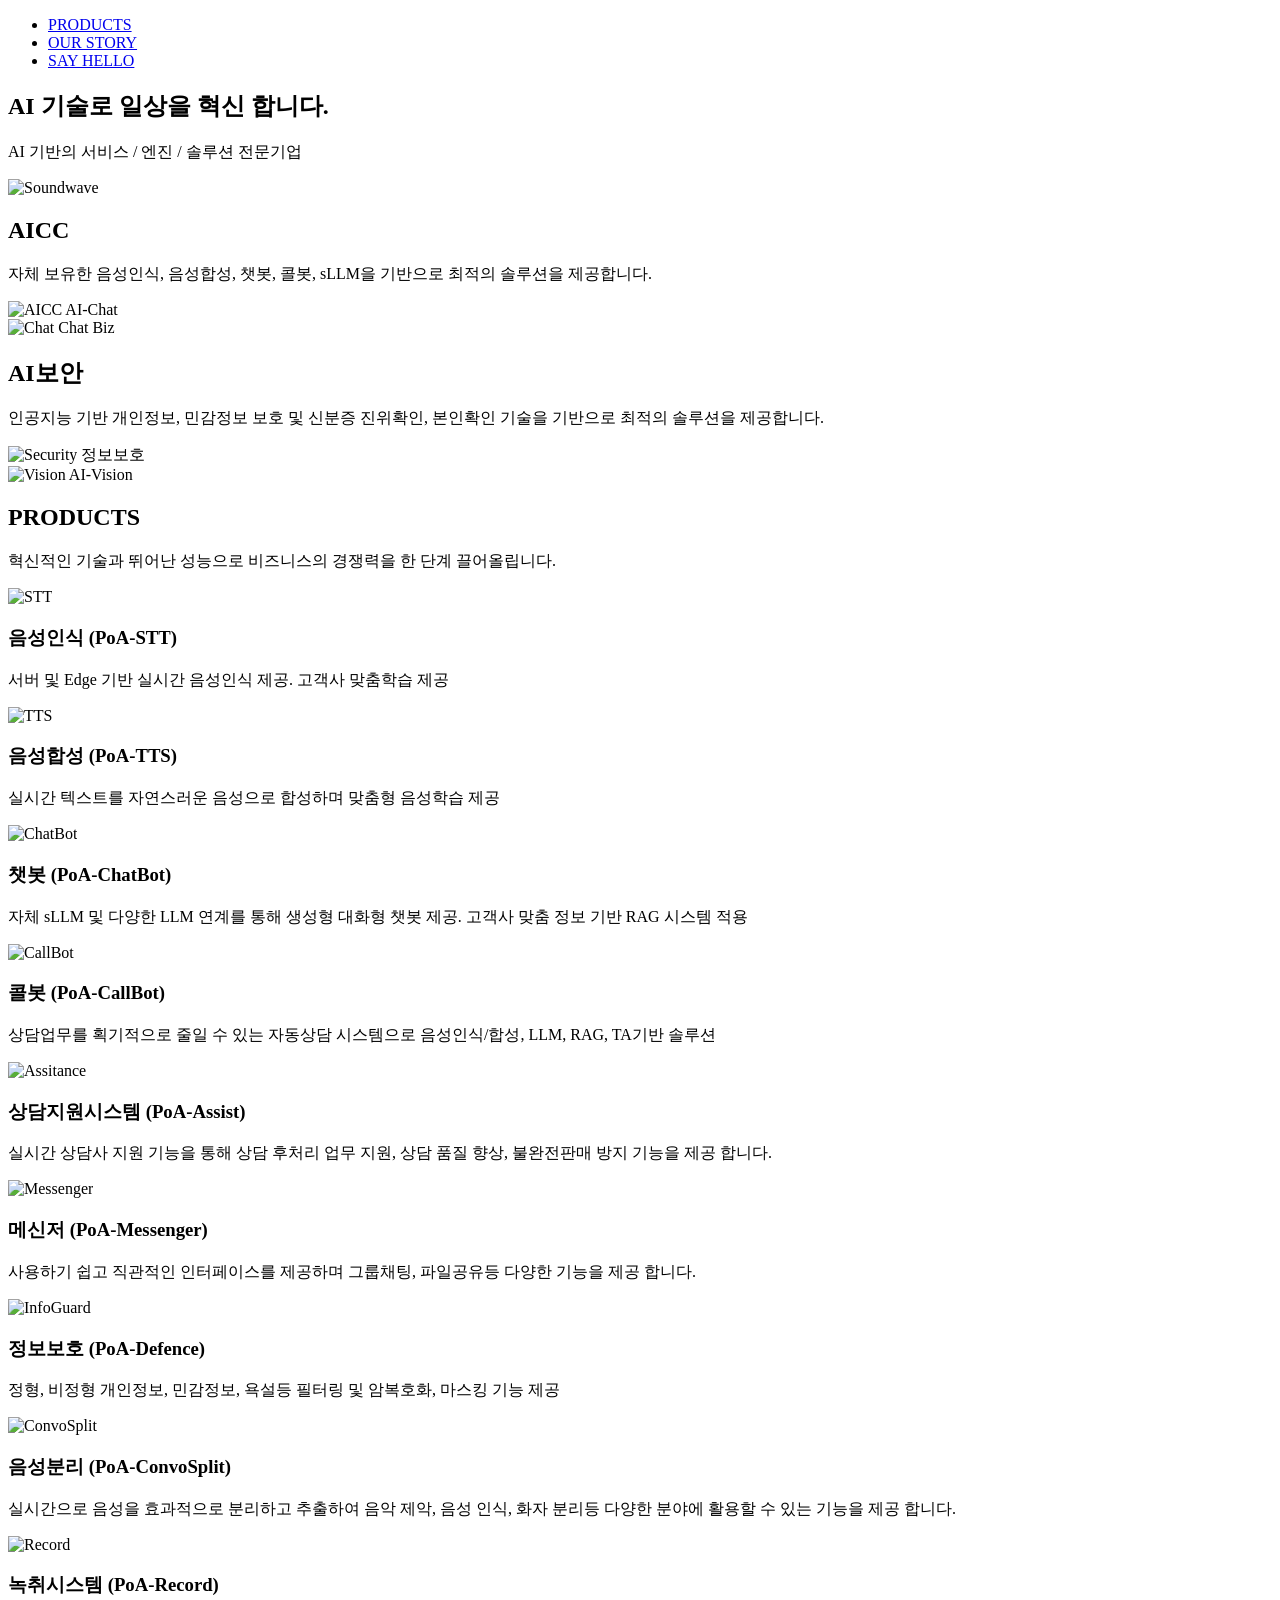
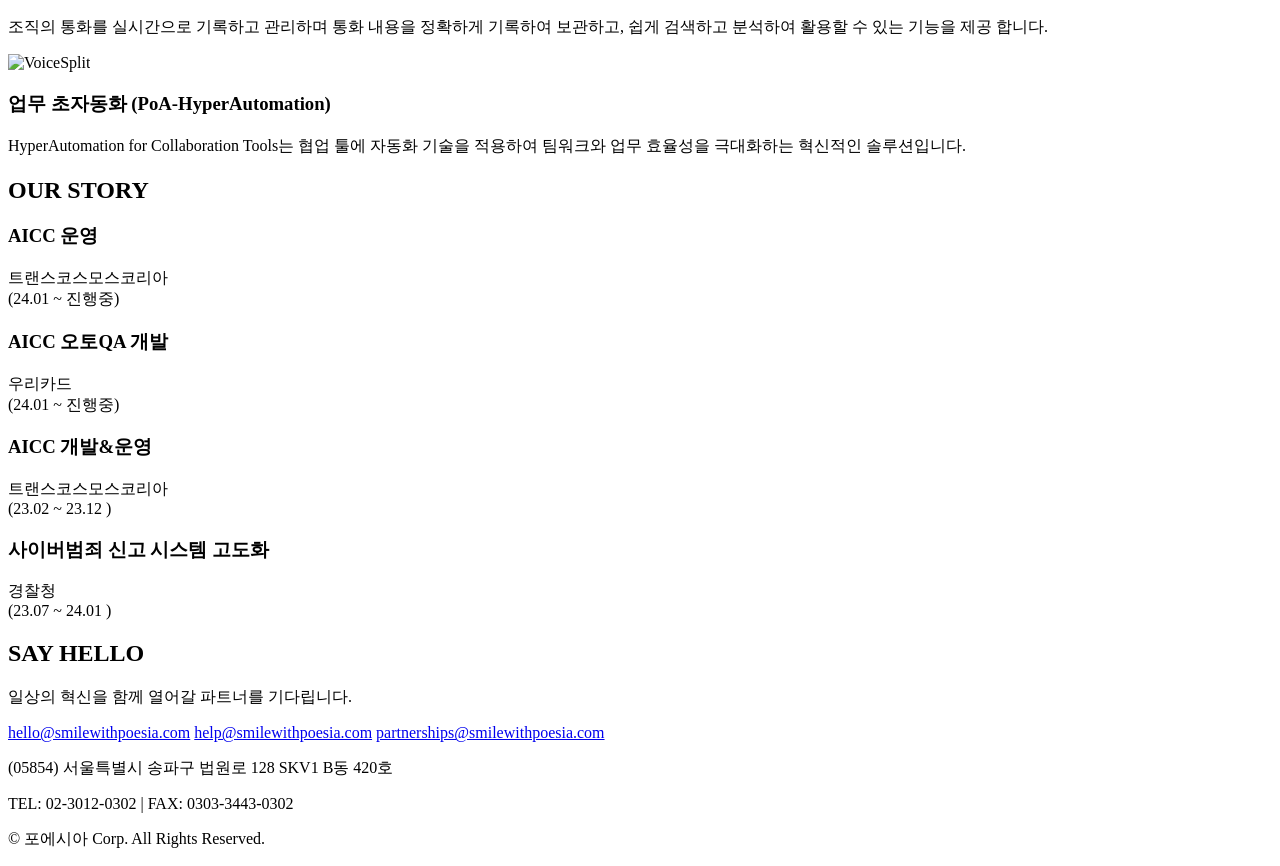
==== index.html @ b64e46d0 "Initial commit" ====
<!DOCTYPE html>
<html lang="ko">
<head>
    <meta charset="UTF-8">
    <meta name="description" content="AI 기술로 일상을 혁신 합니다. AI 기반의 서비스, 엔진, 솔루션 전문기업. 음성인식/합성, AICC, 챗봇, LLM, HyperAutomation, 보안, 대화형 서비스 전문 기업 입니다.">
    <meta name="viewport" content="width=device-width, initial-scale=1.0">
    <title>포에시아</title>
    <link rel="stylesheet" href="css/style.css">
</head>
<body>
	<header>
        <div class="container">
            <a href="#intro" class="logo"></a>
            <nav>
                <ul>
                    <li><a href="#products">PRODUCTS</a></li>
                    <li><a href="#story">OUR STORY</a></li>
                    <li><a href="#contact">SAY HELLO</a></li>
                </ul>
            </nav>
            <!-- <button class="btn-company">회사소개서</button> -->
        </div>
    </header>
    
    <section id="intro">
        <h1>AI 기술로 일상을 혁신 합니다.</h1>
        <p>AI 기반의 서비스 / 엔진 / 솔루션 전문기업</p>
        <img src="images/wave.png" alt="Soundwave">
    </section>
    
    <section id="services">
        <div class="container common-list">
			<div class="service-list">
				<div class="service-box purple">
					<h2>AICC</h2>
					<p>자체 보유한 음성인식, 음성합성, 챗봇, 콜봇, sLLM을 기반으로 최적의 솔루션을 제공합니다.</p>
					<div class="service-icons">
						<div>
							<img src="images/aicc-icon.png" alt="AICC">
							<span>AI-Chat</span>
						</div>
						<div>
							<img src="images/chat-icon.png" alt="Chat">
							<span>Chat Biz</span>
						</div>
					</div>
				</div>
				<div class="service-box pink">
					<h2>AI보안</h2>
					<p>인공지능 기반 개인정보, 민감정보 보호 및 신분증 진위확인, 본인확인 기술을 기반으로 최적의 솔루션을 제공합니다.</p>
					<div class="service-icons">
						<div>
							<img src="images/security-icon.png" alt="Security">
							<span>정보보호</span>
						</div>
						<div>
							<img src="images/vision-icon.png" alt="Vision">
							<span>AI-Vision</span>
						</div>
					</div>
				</div>
			</div>
        </div>
    </section>
    
    <section id="products">
        <div class="container common-list">
            <h2>PRODUCTS</h2>
            <p>혁신적인 기술과 뛰어난 성능으로 비즈니스의 경쟁력을 한 단계 끌어올립니다.</p>
            <div class="product-list">
                <div class="product-item">
                    <img src="images/product_stt.png" alt="STT">
                    <h3>음성인식 (PoA-STT)</h3>
                    <p>서버 및 Edge 기반 실시간 음성인식 제공. 고객사 맞춤학습 제공</p>
                </div>
                <div class="product-item">
                    <img src="images/product_tts.png" alt="TTS">
                    <h3>음성합성 (PoA-TTS)</h3>
                    <p>실시간 텍스트를 자연스러운 음성으로 합성하며 맞춤형 음성학습 제공</p>
                </div>
                <div class="product-item">
                    <img src="images/product_chatbot.png" alt="ChatBot">
                    <h3>챗봇 (PoA-ChatBot)</h3>
                    <p>자체 sLLM 및 다양한 LLM 연계를 통해 생성형 대화형 챗봇 제공. 고객사 맞춤 정보 기반 RAG 시스템 적용</p>
                </div>
                <div class="product-item">
                    <img src="images/product_callbot.png" alt="CallBot">
                    <h3>콜봇 (PoA-CallBot)</h3>
                    <p>상담업무를 획기적으로 줄일 수 있는 자동상담 시스템으로 음성인식/합성, LLM, RAG, TA기반 솔루션 </p>
                </div>
                <div class="product-item">
                    <img src="images/product_callbot.png" alt="Assitance">
                    <h3>상담지원시스템 (PoA-Assist)</h3>
                    <p>실시간 상담사 지원 기능을 통해 상담 후처리 업무 지원, 상담 품질 향상, 불완전판매 방지 기능을 제공 합니다.</p>
                </div>
                <div class="product-item">
                    <img src="images/product_messenger.png" alt="Messenger">
                    <h3>메신저 (PoA-Messenger)</h3>
                    <p>사용하기 쉽고 직관적인 인터페이스를 제공하며 그룹채팅, 파일공유등 다양한 기능을 제공 합니다.</p>
                </div>
                <div class="product-item">
                    <img src="images/product_infoguard.png" alt="InfoGuard">
                    <h3>정보보호 (PoA-Defence)</h3>
                    <p>정형, 비정형 개인정보, 민감정보, 욕설등 필터링 및 암복호화, 마스킹 기능 제공</p>
                </div>
                <div class="product-item">
                    <img src="images/product_convosplit.png" alt="ConvoSplit">
                    <h3>음성분리 (PoA-ConvoSplit)</h3>
                    <p>실시간으로 음성을 효과적으로 분리하고 추출하여 음악 제악, 음성 인식, 화자 분리등 다양한 분야에 활용할 수 있는 기능을 제공 합니다.</p>
                </div>
                <div class="product-item">
                    <img src="images/product_record.png" alt="Record">
                    <h3>녹취시스템 (PoA-Record)</h3>
                    <p>조직의 통화를 실시간으로 기록하고 관리하며 통화 내용을 정확하게 기록하여 보관하고, 쉽게 검색하고 분석하여 활용할 수 있는 기능을 제공 합니다.</p>
                </div>
                <div class="product-item">
                    <img src="images/product_tts.png" alt="VoiceSplit">
                    <h3>업무 초자동화 (PoA-HyperAutomation)</h3>
                    <p>HyperAutomation for Collaboration Tools는 협업 툴에 자동화 기술을 적용하여 팀워크와 업무 효율성을 극대화하는 혁신적인 솔루션입니다.</p>
                </div>
            </div>
        </div>
    </section>
    
    <section id="story">
        <div class="container common-list">
            <h2>OUR STORY</h2>
            <div class="story-list">
                <div class="story-item">
                    <h3>AICC 운영</h3>
                    <p>트랜스코스모스코리아</br>(24.01 ~ 진행중)</p>
                </div>
                <div class="story-item">
                    <h3>AICC 오토QA 개발</h3>
                    <p>우리카드</br>(24.01 ~ 진행중)</p>
                </div>
                <div class="story-item">
                    <h3>AICC 개발&운영</h3>
                    <p>트랜스코스모스코리아</br>(23.02 ~ 23.12 )</p>
                </div>
                <div class="story-item">
                    <h3>사이버범죄 신고 시스템 고도화</h3>
                    <p>경찰청</br>(23.07 ~ 24.01 )</p>
                </div>
            </div>
        </div>
    </section>
    
    <section id="contact">
        <div class="container common-list">
            <h2>SAY HELLO</h2>
            <p>일상의 혁신을 함께 열어갈 파트너를 기다립니다.</p>
            <div class="contact-list">
                <a href="mailto:hello@smilewithpoesia.com">hello@smilewithpoesia.com</a>
                <a href="mailto:help@smilewithpoesia.com">help@smilewithpoesia.com</a>
                <a href="mailto:partnerships@smilewithpoesia.com">partnerships@smilewithpoesia.com</a>
            </div>
            <p class="address">(05854) 서울특별시 송파구 법원로 128 SKV1 B동 420호</p>
            <p class="contact-info">TEL: 02-3012-0302 | FAX: 0303-3443-0302</p>
        </div>
    </section>
    
    <footer>
        <div class="container">
            <p>© 포에시아 Corp. All Rights Reserved.</p>
        </div>
    </footer>
</body>
</html>
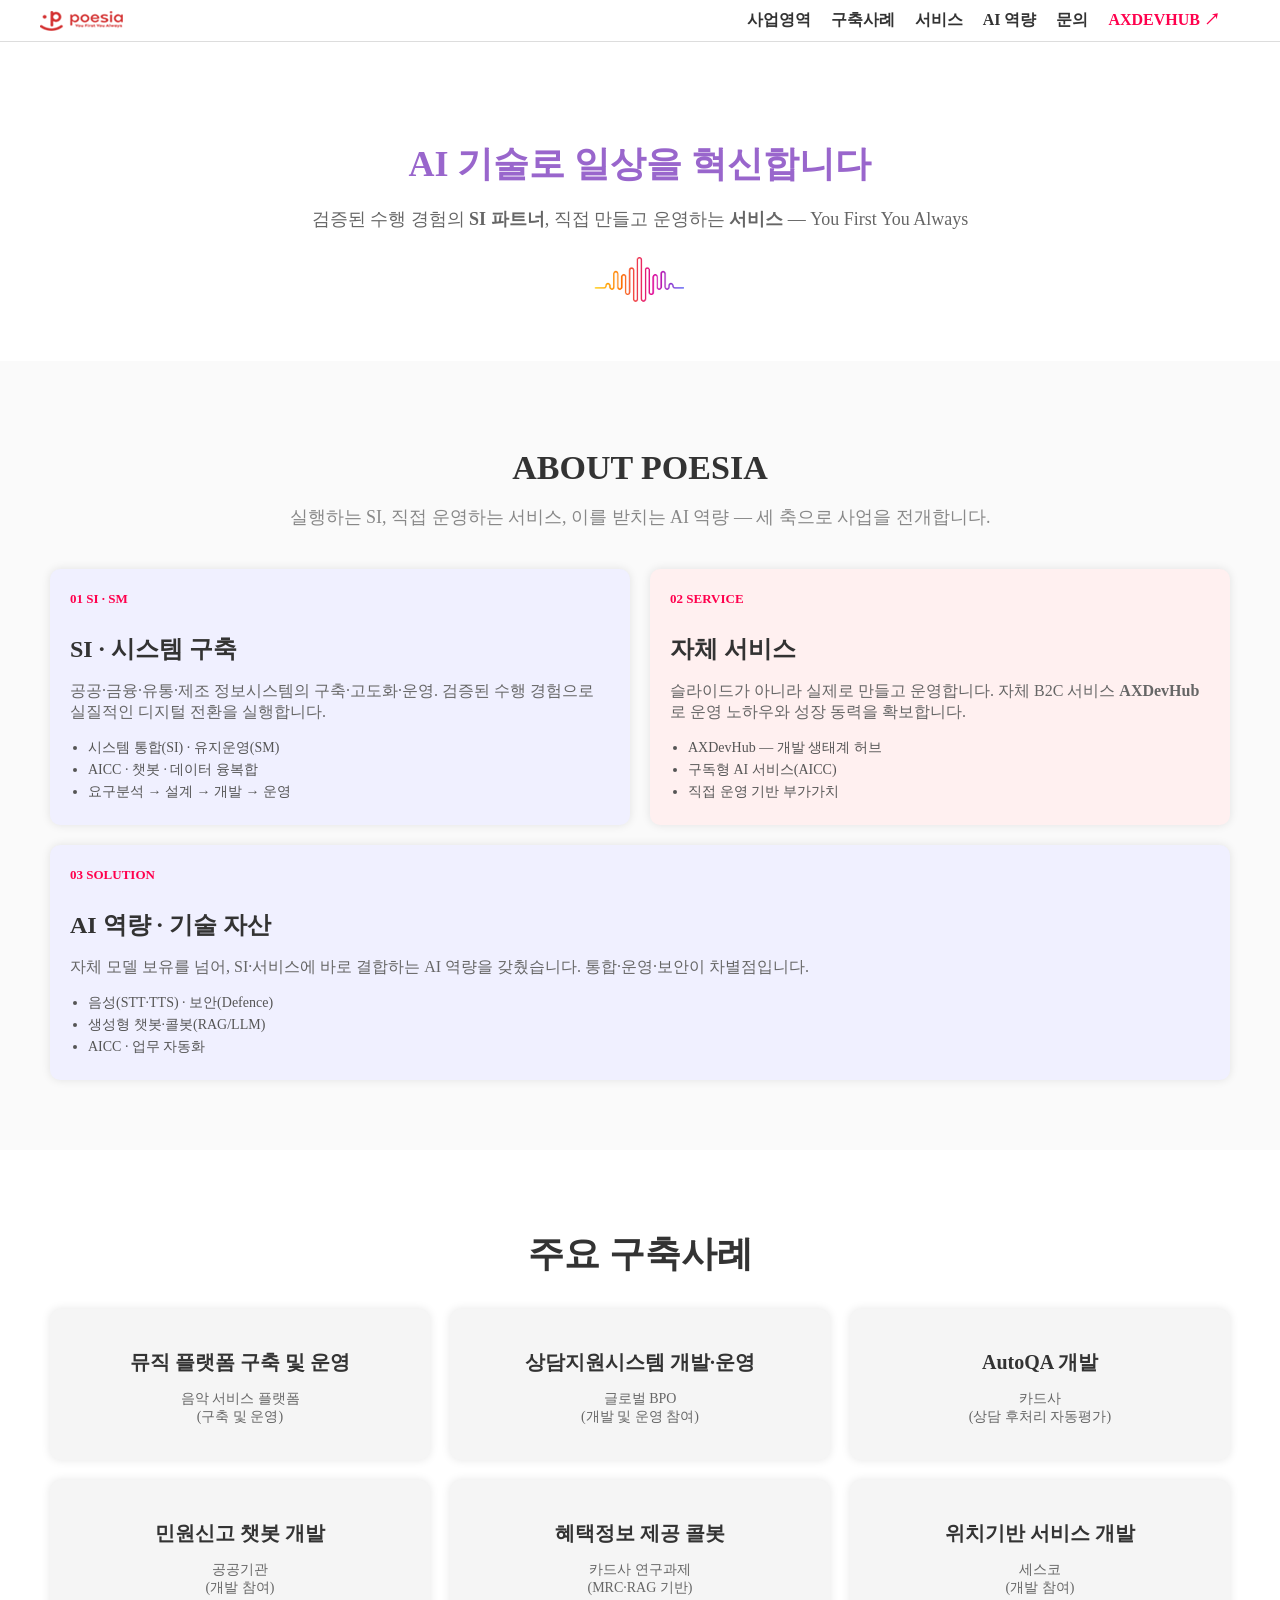
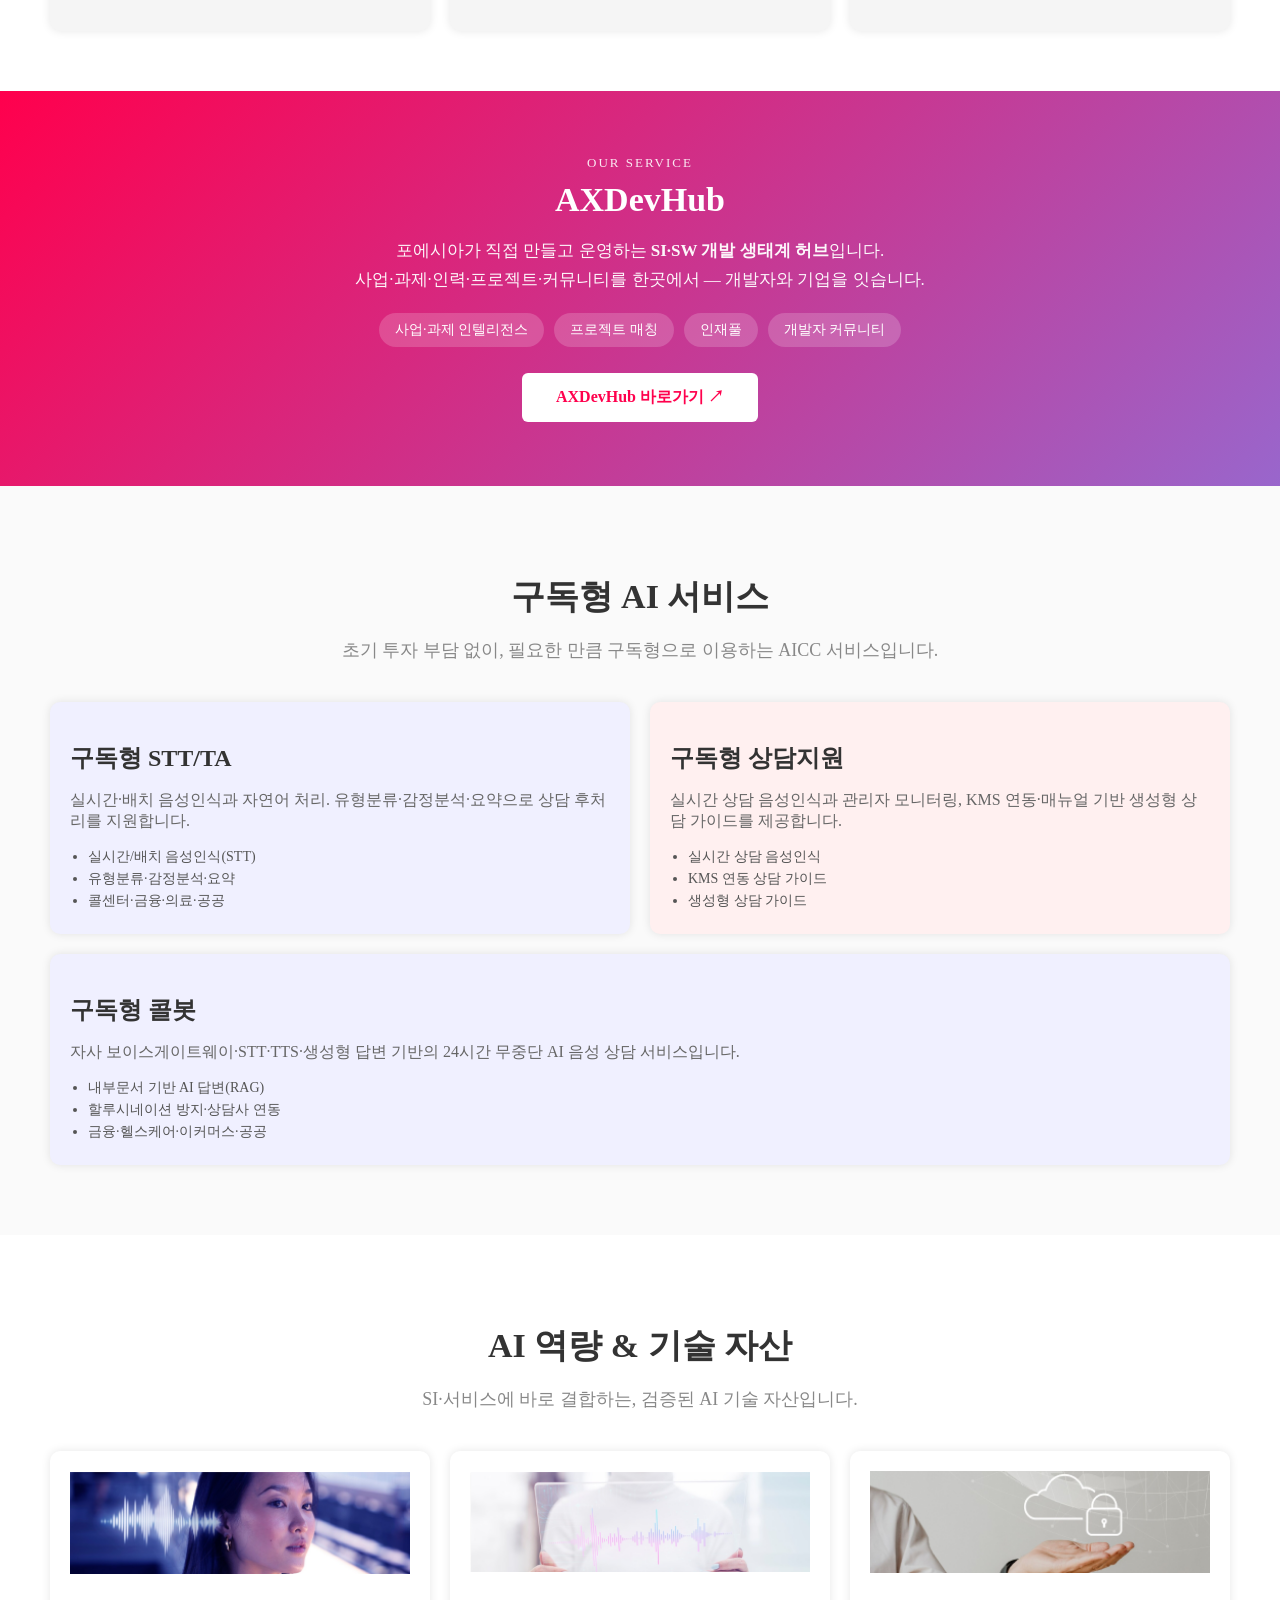
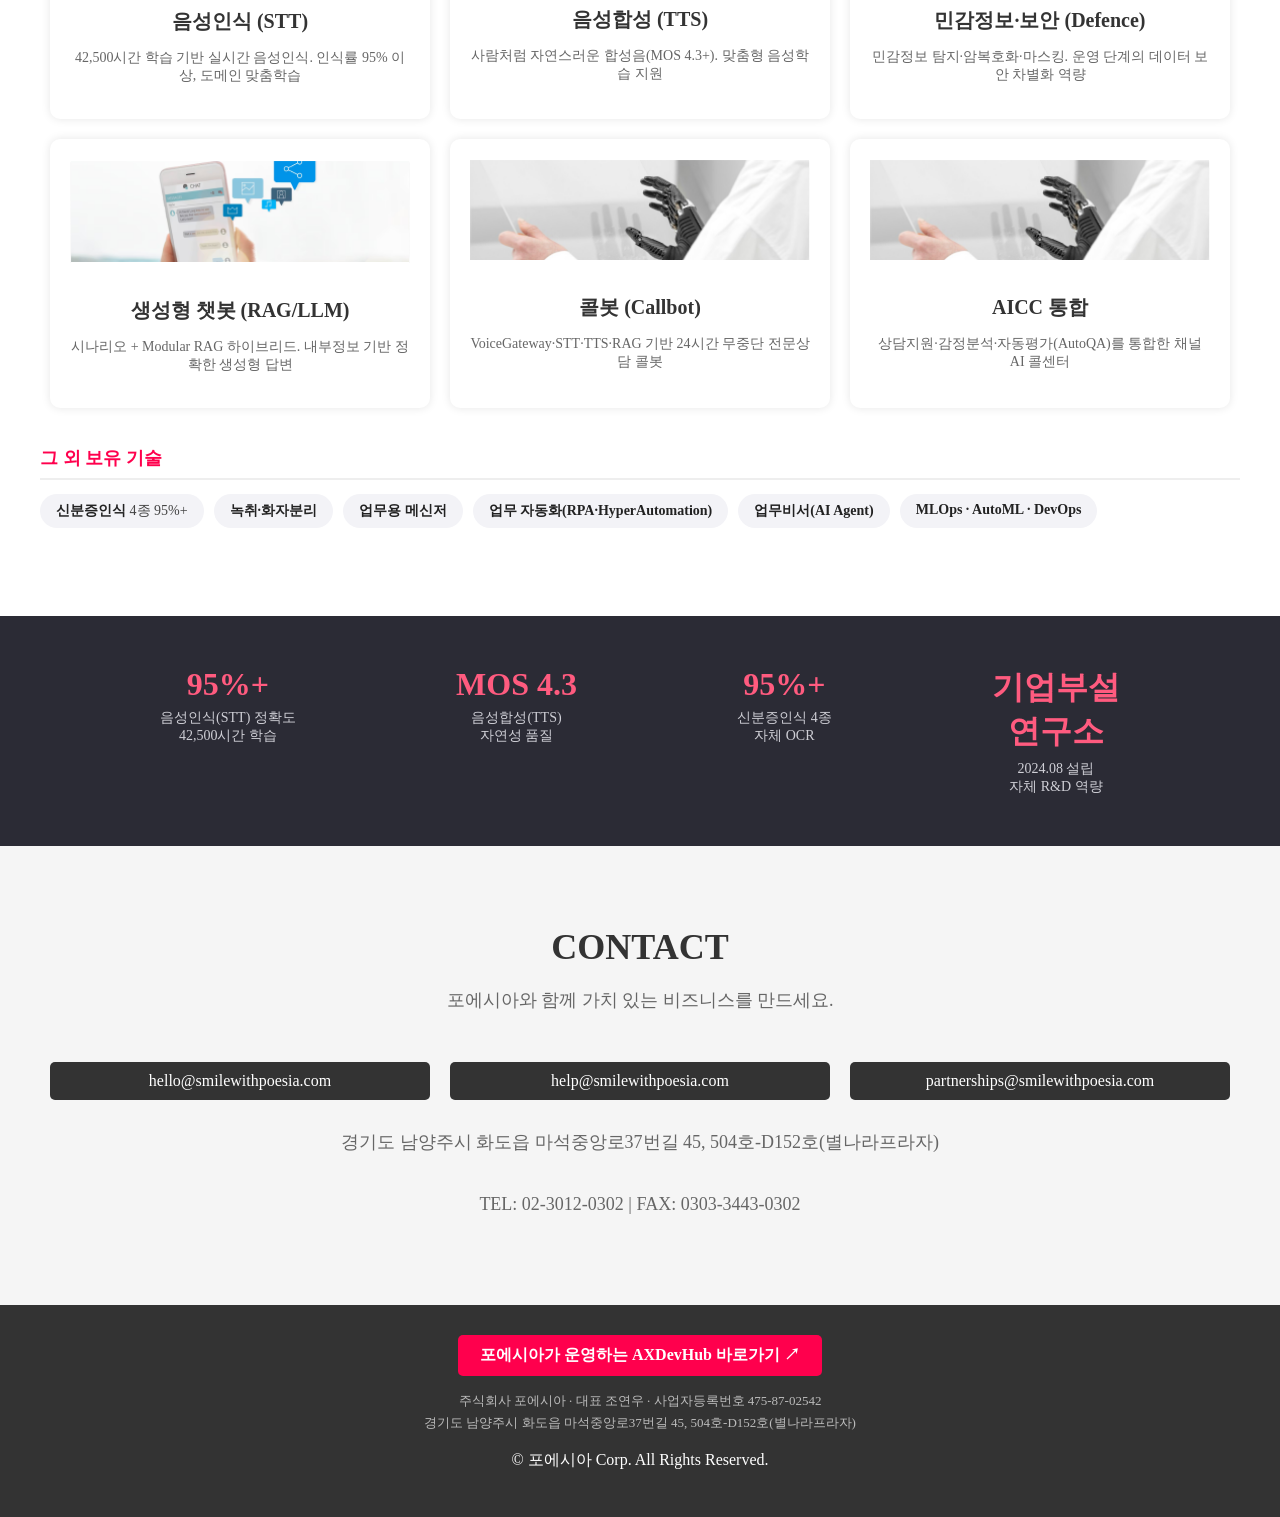
==== commit 026a9e90: "update: 홈페이지 v3.00 개편 (260626)" ====
--- a/index.html
+++ b/index.html
@@ -1,169 +1,274 @@
-<!DOCTYPE html>
-<html lang="ko">
-<head>
-    <meta charset="UTF-8">
-    <meta name="description" content="AI 기술로 일상을 혁신 합니다. AI 기반의 서비스, 엔진, 솔루션 전문기업. 음성인식/합성, AICC, 챗봇, LLM, HyperAutomation, 보안, 대화형 서비스 전문 기업 입니다.">
-    <meta name="viewport" content="width=device-width, initial-scale=1.0">
-    <title>포에시아</title>
-    <link rel="stylesheet" href="css/style.css">
-</head>
-<body>
-	<header>
-        <div class="container">
-            <a href="#intro" class="logo"></a>
-            <nav>
-                <ul>
-                    <li><a href="#products">PRODUCTS</a></li>
-                    <li><a href="#story">OUR STORY</a></li>
-                    <li><a href="#contact">SAY HELLO</a></li>
-                </ul>
-            </nav>
-            <!-- <button class="btn-company">회사소개서</button> -->
-        </div>
-    </header>
-    
-    <section id="intro">
-        <h1>AI 기술로 일상을 혁신 합니다.</h1>
-        <p>AI 기반의 서비스 / 엔진 / 솔루션 전문기업</p>
-        <img src="images/wave.png" alt="Soundwave">
-    </section>
-    
-    <section id="services">
-        <div class="container common-list">
-			<div class="service-list">
-				<div class="service-box purple">
-					<h2>AICC</h2>
-					<p>자체 보유한 음성인식, 음성합성, 챗봇, 콜봇, sLLM을 기반으로 최적의 솔루션을 제공합니다.</p>
-					<div class="service-icons">
-						<div>
-							<img src="images/aicc-icon.png" alt="AICC">
-							<span>AI-Chat</span>
-						</div>
-						<div>
-							<img src="images/chat-icon.png" alt="Chat">
-							<span>Chat Biz</span>
-						</div>
-					</div>
-				</div>
-				<div class="service-box pink">
-					<h2>AI보안</h2>
-					<p>인공지능 기반 개인정보, 민감정보 보호 및 신분증 진위확인, 본인확인 기술을 기반으로 최적의 솔루션을 제공합니다.</p>
-					<div class="service-icons">
-						<div>
-							<img src="images/security-icon.png" alt="Security">
-							<span>정보보호</span>
-						</div>
-						<div>
-							<img src="images/vision-icon.png" alt="Vision">
-							<span>AI-Vision</span>
-						</div>
-					</div>
-				</div>
-			</div>
-        </div>
-    </section>
-    
-    <section id="products">
-        <div class="container common-list">
-            <h2>PRODUCTS</h2>
-            <p>혁신적인 기술과 뛰어난 성능으로 비즈니스의 경쟁력을 한 단계 끌어올립니다.</p>
-            <div class="product-list">
-                <div class="product-item">
-                    <img src="images/product_stt.png" alt="STT">
-                    <h3>음성인식 (PoA-STT)</h3>
-                    <p>서버 및 Edge 기반 실시간 음성인식 제공. 고객사 맞춤학습 제공</p>
-                </div>
-                <div class="product-item">
-                    <img src="images/product_tts.png" alt="TTS">
-                    <h3>음성합성 (PoA-TTS)</h3>
-                    <p>실시간 텍스트를 자연스러운 음성으로 합성하며 맞춤형 음성학습 제공</p>
-                </div>
-                <div class="product-item">
-                    <img src="images/product_chatbot.png" alt="ChatBot">
-                    <h3>챗봇 (PoA-ChatBot)</h3>
-                    <p>자체 sLLM 및 다양한 LLM 연계를 통해 생성형 대화형 챗봇 제공. 고객사 맞춤 정보 기반 RAG 시스템 적용</p>
-                </div>
-                <div class="product-item">
-                    <img src="images/product_callbot.png" alt="CallBot">
-                    <h3>콜봇 (PoA-CallBot)</h3>
-                    <p>상담업무를 획기적으로 줄일 수 있는 자동상담 시스템으로 음성인식/합성, LLM, RAG, TA기반 솔루션 </p>
-                </div>
-                <div class="product-item">
-                    <img src="images/product_callbot.png" alt="Assitance">
-                    <h3>상담지원시스템 (PoA-Assist)</h3>
-                    <p>실시간 상담사 지원 기능을 통해 상담 후처리 업무 지원, 상담 품질 향상, 불완전판매 방지 기능을 제공 합니다.</p>
-                </div>
-                <div class="product-item">
-                    <img src="images/product_messenger.png" alt="Messenger">
-                    <h3>메신저 (PoA-Messenger)</h3>
-                    <p>사용하기 쉽고 직관적인 인터페이스를 제공하며 그룹채팅, 파일공유등 다양한 기능을 제공 합니다.</p>
-                </div>
-                <div class="product-item">
-                    <img src="images/product_infoguard.png" alt="InfoGuard">
-                    <h3>정보보호 (PoA-Defence)</h3>
-                    <p>정형, 비정형 개인정보, 민감정보, 욕설등 필터링 및 암복호화, 마스킹 기능 제공</p>
-                </div>
-                <div class="product-item">
-                    <img src="images/product_convosplit.png" alt="ConvoSplit">
-                    <h3>음성분리 (PoA-ConvoSplit)</h3>
-                    <p>실시간으로 음성을 효과적으로 분리하고 추출하여 음악 제악, 음성 인식, 화자 분리등 다양한 분야에 활용할 수 있는 기능을 제공 합니다.</p>
-                </div>
-                <div class="product-item">
-                    <img src="images/product_record.png" alt="Record">
-                    <h3>녹취시스템 (PoA-Record)</h3>
-                    <p>조직의 통화를 실시간으로 기록하고 관리하며 통화 내용을 정확하게 기록하여 보관하고, 쉽게 검색하고 분석하여 활용할 수 있는 기능을 제공 합니다.</p>
-                </div>
-                <div class="product-item">
-                    <img src="images/product_tts.png" alt="VoiceSplit">
-                    <h3>업무 초자동화 (PoA-HyperAutomation)</h3>
-                    <p>HyperAutomation for Collaboration Tools는 협업 툴에 자동화 기술을 적용하여 팀워크와 업무 효율성을 극대화하는 혁신적인 솔루션입니다.</p>
-                </div>
-            </div>
-        </div>
-    </section>
-    
-    <section id="story">
-        <div class="container common-list">
-            <h2>OUR STORY</h2>
-            <div class="story-list">
-                <div class="story-item">
-                    <h3>AICC 운영</h3>
-                    <p>트랜스코스모스코리아</br>(24.01 ~ 진행중)</p>
-                </div>
-                <div class="story-item">
-                    <h3>AICC 오토QA 개발</h3>
-                    <p>우리카드</br>(24.01 ~ 진행중)</p>
-                </div>
-                <div class="story-item">
-                    <h3>AICC 개발&운영</h3>
-                    <p>트랜스코스모스코리아</br>(23.02 ~ 23.12 )</p>
-                </div>
-                <div class="story-item">
-                    <h3>사이버범죄 신고 시스템 고도화</h3>
-                    <p>경찰청</br>(23.07 ~ 24.01 )</p>
-                </div>
-            </div>
-        </div>
-    </section>
-    
-    <section id="contact">
-        <div class="container common-list">
-            <h2>SAY HELLO</h2>
-            <p>일상의 혁신을 함께 열어갈 파트너를 기다립니다.</p>
-            <div class="contact-list">
-                <a href="mailto:hello@smilewithpoesia.com">hello@smilewithpoesia.com</a>
-                <a href="mailto:help@smilewithpoesia.com">help@smilewithpoesia.com</a>
-                <a href="mailto:partnerships@smilewithpoesia.com">partnerships@smilewithpoesia.com</a>
-            </div>
-            <p class="address">(05854) 서울특별시 송파구 법원로 128 SKV1 B동 420호</p>
-            <p class="contact-info">TEL: 02-3012-0302 | FAX: 0303-3443-0302</p>
-        </div>
-    </section>
-    
-    <footer>
-        <div class="container">
-            <p>© 포에시아 Corp. All Rights Reserved.</p>
-        </div>
-    </footer>
-</body>
-</html>
+<!DOCTYPE html>
+<html lang="ko">
+<head>
+    <meta charset="UTF-8">
+    <meta name="description" content="주식회사 포에시아는 검증된 수행 경험의 SI 파트너이자, 직접 만들고 운영하는 서비스 회사입니다. 공공·금융·유통·제조 시스템 구축(SI/SM)과 자체 B2C 서비스(AXDevHub), 그리고 SI·서비스에 결합하는 AI 기술 역량으로 비즈니스의 디지털 전환을 실행합니다.">
+    <meta name="viewport" content="width=device-width, initial-scale=1.0">
+    <meta property="og:title" content="포에시아 | SI·자체 서비스·AI 역량">
+    <meta property="og:description" content="AI 기술로 일상을 혁신합니다 — 실행하는 SI 파트너, 직접 운영하는 서비스. You First You Always.">
+    <title>포에시아 | SI·서비스·AI 전문기업</title>
+    <link rel="stylesheet" href="css/style.css">
+</head>
+<body>
+	<header>
+        <div class="container">
+            <a href="#intro" class="logo">포에시아</a>
+            <nav>
+                <ul>
+                    <li><a href="#about">사업영역</a></li>
+                    <li><a href="#story">구축사례</a></li>
+                    <li><a href="#axdevhub">서비스</a></li>
+                    <li><a href="#solutions">AI 역량</a></li>
+                    <li><a href="#contact">문의</a></li>
+                    <!-- TODO: AXDEVHUB 운영 도메인 확정 후 href 교체 -->
+                    <li><a href="https://www.axdevhub.com" target="_blank" rel="noopener" class="nav-axdev">AXDEVHUB ↗</a></li>
+                </ul>
+            </nav>
+        </div>
+    </header>
+
+    <section id="intro">
+        <h1>AI 기술로 일상을 혁신합니다</h1>
+        <p>검증된 수행 경험의 <b>SI 파트너</b>, 직접 만들고 운영하는 <b>서비스</b> — You First You Always</p>
+        <img src="images/wave.png" alt="Soundwave">
+    </section>
+
+    <!-- 1. 사업영역: 3대 사업축 (매출·성장·역량 순) -->
+    <section id="about">
+        <div class="section-head">
+            <h2>ABOUT POESIA</h2>
+            <p class="lead">실행하는 SI, 직접 운영하는 서비스, 이를 받치는 AI 역량 — 세 축으로 사업을 전개합니다.</p>
+        </div>
+        <div class="container">
+            <div class="service-list svc3">
+                <div class="service-box purple">
+                    <span class="badge">01 SI · SM</span>
+                    <h2>SI · 시스템 구축</h2>
+                    <p>공공·금융·유통·제조 정보시스템의 구축·고도화·운영. 검증된 수행 경험으로 실질적인 디지털 전환을 실행합니다.</p>
+                    <ul>
+                        <li>시스템 통합(SI) · 유지운영(SM)</li>
+                        <li>AICC · 챗봇 · 데이터 융복합</li>
+                        <li>요구분석 → 설계 → 개발 → 운영</li>
+                    </ul>
+                </div>
+                <div class="service-box pink">
+                    <span class="badge">02 SERVICE</span>
+                    <h2>자체 서비스</h2>
+                    <p>슬라이드가 아니라 실제로 만들고 운영합니다. 자체 B2C 서비스 <b>AXDevHub</b>로 운영 노하우와 성장 동력을 확보합니다.</p>
+                    <ul>
+                        <li>AXDevHub — 개발 생태계 허브</li>
+                        <li>구독형 AI 서비스(AICC)</li>
+                        <li>직접 운영 기반 부가가치</li>
+                    </ul>
+                </div>
+                <div class="service-box purple">
+                    <span class="badge">03 SOLUTION</span>
+                    <h2>AI 역량 · 기술 자산</h2>
+                    <p>자체 모델 보유를 넘어, SI·서비스에 바로 결합하는 AI 역량을 갖췄습니다. 통합·운영·보안이 차별점입니다.</p>
+                    <ul>
+                        <li>음성(STT·TTS) · 보안(Defence)</li>
+                        <li>생성형 챗봇·콜봇(RAG/LLM)</li>
+                        <li>AICC · 업무 자동화</li>
+                    </ul>
+                </div>
+            </div>
+        </div>
+    </section>
+
+    <!-- 2. 구축사례 (신뢰 자산 — 상단 배치) -->
+    <section id="story">
+        <div class="container common-list">
+            <h2>주요 구축사례</h2>
+            <div class="story-list">
+                <div class="story-item">
+                    <h3>뮤직 플랫폼 구축 및 운영</h3>
+                    <p>음악 서비스 플랫폼<br>(구축 및 운영)</p>
+                </div>
+                <div class="story-item">
+                    <h3>상담지원시스템 개발·운영</h3>
+                    <p>글로벌 BPO<br>(개발 및 운영 참여)</p>
+                </div>
+                <div class="story-item">
+                    <h3>AutoQA 개발</h3>
+                    <p>카드사<br>(상담 후처리 자동평가)</p>
+                </div>
+                <div class="story-item">
+                    <h3>민원신고 챗봇 개발</h3>
+                    <p>공공기관<br>(개발 참여)</p>
+                </div>
+                <div class="story-item">
+                    <h3>혜택정보 제공 콜봇</h3>
+                    <p>카드사 연구과제<br>(MRC·RAG 기반)</p>
+                </div>
+                <div class="story-item">
+                    <h3>위치기반 서비스 개발</h3>
+                    <p>세스코<br>(개발 참여)</p>
+                </div>
+            </div>
+        </div>
+    </section>
+
+    <!-- 3. 자체 서비스: AXDevHub (강조 밴드) -->
+    <section id="axdevhub">
+        <div class="container">
+            <div class="eyebrow">OUR SERVICE</div>
+            <h2>AXDevHub</h2>
+            <p>포에시아가 직접 만들고 운영하는 <b>SI·SW 개발 생태계 허브</b>입니다.<br>
+            사업·과제·인력·프로젝트·커뮤니티를 한곳에서 — 개발자와 기업을 잇습니다.</p>
+            <div class="feat">
+                <span>사업·과제 인텔리전스</span>
+                <span>프로젝트 매칭</span>
+                <span>인재풀</span>
+                <span>개발자 커뮤니티</span>
+            </div>
+            <!-- TODO: AXDEVHUB 운영 도메인 확정 후 href 교체 -->
+            <a class="cta" href="https://www.axdevhub.com" target="_blank" rel="noopener">AXDevHub 바로가기 ↗</a>
+        </div>
+    </section>
+
+    <!-- 4. 구독형 AI 서비스 -->
+    <section id="services">
+        <div class="section-head">
+            <h2>구독형 AI 서비스</h2>
+            <p class="lead">초기 투자 부담 없이, 필요한 만큼 구독형으로 이용하는 AICC 서비스입니다.</p>
+        </div>
+        <div class="container">
+            <div class="service-list svc3">
+                <div class="service-box purple">
+                    <h2>구독형 STT/TA</h2>
+                    <p>실시간·배치 음성인식과 자연어 처리. 유형분류·감정분석·요약으로 상담 후처리를 지원합니다.</p>
+                    <ul>
+                        <li>실시간/배치 음성인식(STT)</li>
+                        <li>유형분류·감정분석·요약</li>
+                        <li>콜센터·금융·의료·공공</li>
+                    </ul>
+                </div>
+                <div class="service-box pink">
+                    <h2>구독형 상담지원</h2>
+                    <p>실시간 상담 음성인식과 관리자 모니터링, KMS 연동·매뉴얼 기반 생성형 상담 가이드를 제공합니다.</p>
+                    <ul>
+                        <li>실시간 상담 음성인식</li>
+                        <li>KMS 연동 상담 가이드</li>
+                        <li>생성형 상담 가이드</li>
+                    </ul>
+                </div>
+                <div class="service-box purple">
+                    <h2>구독형 콜봇</h2>
+                    <p>자사 보이스게이트웨이·STT·TTS·생성형 답변 기반의 24시간 무중단 AI 음성 상담 서비스입니다.</p>
+                    <ul>
+                        <li>내부문서 기반 AI 답변(RAG)</li>
+                        <li>할루시네이션 방지·상담사 연동</li>
+                        <li>금융·헬스케어·이커머스·공공</li>
+                    </ul>
+                </div>
+            </div>
+        </div>
+    </section>
+
+    <!-- 5. AI 역량 & 기술 자산 (핵심만 큐레이션) -->
+    <section id="solutions">
+        <div class="section-head">
+            <h2>AI 역량 &amp; 기술 자산</h2>
+            <p class="lead">SI·서비스에 바로 결합하는, 검증된 AI 기술 자산입니다.</p>
+        </div>
+        <div class="container common-list">
+            <div class="product-list">
+                <div class="product-item">
+                    <img src="images/product_stt.png" alt="음성인식">
+                    <h3>음성인식 (STT)</h3>
+                    <p>42,500시간 학습 기반 실시간 음성인식. 인식률 95% 이상, 도메인 맞춤학습</p>
+                </div>
+                <div class="product-item">
+                    <img src="images/product_tts.png" alt="음성합성">
+                    <h3>음성합성 (TTS)</h3>
+                    <p>사람처럼 자연스러운 합성음(MOS 4.3+). 맞춤형 음성학습 지원</p>
+                </div>
+                <div class="product-item">
+                    <img src="images/product_infoguard.png" alt="민감정보·보안">
+                    <h3>민감정보·보안 (Defence)</h3>
+                    <p>민감정보 탐지·암복호화·마스킹. 운영 단계의 데이터 보안 차별화 역량</p>
+                </div>
+                <div class="product-item">
+                    <img src="images/product_chatbot.png" alt="생성형 챗봇">
+                    <h3>생성형 챗봇 (RAG/LLM)</h3>
+                    <p>시나리오 + Modular RAG 하이브리드. 내부정보 기반 정확한 생성형 답변</p>
+                </div>
+                <div class="product-item">
+                    <img src="images/product_callbot.png" alt="콜봇">
+                    <h3>콜봇 (Callbot)</h3>
+                    <p>VoiceGateway·STT·TTS·RAG 기반 24시간 무중단 전문상담 콜봇</p>
+                </div>
+                <div class="product-item">
+                    <img src="images/product_callbot.png" alt="AICC">
+                    <h3>AICC 통합</h3>
+                    <p>상담지원·감정분석·자동평가(AutoQA)를 통합한 채널 AI 콜센터</p>
+                </div>
+            </div>
+            <!-- 보유 기술 자산(요약) -->
+            <div class="cat-block" style="margin-top:28px;">
+                <h3>그 외 보유 기술</h3>
+                <div class="chip-list">
+                    <span class="chip"><b>신분증인식</b> 4종 95%+</span>
+                    <span class="chip"><b>녹취·화자분리</b></span>
+                    <span class="chip"><b>업무용 메신저</b></span>
+                    <span class="chip"><b>업무 자동화(RPA·HyperAutomation)</b></span>
+                    <span class="chip"><b>업무비서(AI Agent)</b></span>
+                    <span class="chip"><b>MLOps · AutoML · DevOps</b></span>
+                </div>
+            </div>
+        </div>
+    </section>
+
+    <!-- 6. 역량 지표 (신용등급 제외 — 결산·신용평가 미갱신) -->
+    <section id="trust">
+        <div class="trust-list">
+            <div class="trust-item">
+                <div class="num">95%+</div>
+                <div class="label">음성인식(STT) 정확도<br>42,500시간 학습</div>
+            </div>
+            <div class="trust-item">
+                <div class="num">MOS 4.3</div>
+                <div class="label">음성합성(TTS)<br>자연성 품질</div>
+            </div>
+            <div class="trust-item">
+                <div class="num">95%+</div>
+                <div class="label">신분증인식 4종<br>자체 OCR</div>
+            </div>
+            <div class="trust-item">
+                <div class="num">기업부설<br>연구소</div>
+                <div class="label">2024.08 설립<br>자체 R&amp;D 역량</div>
+            </div>
+        </div>
+    </section>
+
+    <!-- 7. 문의 -->
+    <section id="contact">
+        <div class="container common-list">
+            <h2>CONTACT</h2>
+            <p>포에시아와 함께 가치 있는 비즈니스를 만드세요.</p>
+            <div class="contact-list">
+                <a href="mailto:hello@smilewithpoesia.com">hello@smilewithpoesia.com</a>
+                <a href="mailto:help@smilewithpoesia.com">help@smilewithpoesia.com</a>
+                <a href="mailto:partnerships@smilewithpoesia.com">partnerships@smilewithpoesia.com</a>
+            </div>
+            <!-- 주소: 2026-06-18 사업자등록증 기준(서울 송파 → 남양주 이전). TEL/FAX는 이전 후 변경 여부 확인 필요 -->
+            <p class="address">경기도 남양주시 화도읍 마석중앙로37번길 45, 504호-D152호(별나라프라자)</p>
+            <p class="contact-info">TEL: 02-3012-0302 | FAX: 0303-3443-0302</p>
+        </div>
+    </section>
+
+    <footer>
+        <div class="container">
+            <div class="footer-links">
+                <!-- TODO: AXDEVHUB 운영 도메인 확정 후 href 교체 -->
+                <a href="https://www.axdevhub.com" target="_blank" rel="noopener">포에시아가 운영하는 AXDevHub 바로가기 ↗</a>
+            </div>
+            <p class="footer-corp">
+                주식회사 포에시아 · 대표 조연우 · 사업자등록번호 475-87-02542<br>
+                경기도 남양주시 화도읍 마석중앙로37번길 45, 504호-D152호(별나라프라자)
+            </p>
+            <p>© 포에시아 Corp. All Rights Reserved.</p>
+        </div>
+    </footer>
+</body>
+</html>
--- a/css/style.css
+++ b/css/style.css
@@ -0,0 +1,487 @@
+body {
+    font-family: 'Malgun Gothic', '맑은 고딕', 'dotum', '돋움';
+    margin: 0;
+    padding: 0;
+    color: #666;
+    padding-top: 60px; /* 헤더 높이에 맞춰 조정 */
+}
+
+header {
+    position: fixed;
+    top: 0;
+    left: 0;
+    width: 100%;
+    background: #fff;
+    border-bottom: 1px solid #ddd;
+    padding: 10px 0;
+    z-index: 1000;
+}
+
+header .container {
+    display: flex;
+    justify-content: space-between;
+    align-items: center;
+    max-width: 1200px;
+    margin: 0 auto;
+    padding: 0 20px;
+}
+
+header .logo {
+    float: left;
+    display: inline-block;
+    margin: 0;
+    padding: 0;
+    width: 210px;
+    height: 20px;
+    background: url('../images/top_logo_fixed.png') no-repeat;
+    text-indent: -9999px;
+}
+
+header nav ul {
+    display: flex;
+    list-style: none;
+    margin: 0;
+    padding: 0;
+}
+
+header nav ul li {
+    margin-right: 20px;
+}
+
+header nav ul li a {
+    text-decoration: none;
+    color: #333;
+    font-weight: bold;
+}
+
+header nav ul li a:focus,
+header nav ul li a:active {
+    color: #ff004d; /* 강조 색상 */
+}
+
+header .btn-company {
+    background: #ff004d;
+    color: #fff;
+    border: none;
+    padding: 10px 20px;
+    cursor: pointer;
+    border-radius: 5px;
+}
+
+#intro {
+    text-align: center;
+    padding: 50px 20px;
+    background: #ffffff;
+}
+
+#intro h1 {
+    font-size: 36px;
+    color: #9966CC;
+    margin-bottom: 10px;
+}
+
+#intro p {
+    font-size: 18px;
+    margin-bottom: 20px;
+}
+
+#intro img {
+    width: 100px;
+    height: auto;
+}
+
+#services {
+    padding: 50px 20px;
+    background: #fff;
+}
+
+#services .container {
+    display: flex;
+    justify-content: center; /* 중앙 정렬 */
+    flex-wrap: wrap;
+    max-width: 1200px;
+    margin: 0 auto; /* 중앙 정렬 */
+}
+
+.service-list {
+    display: flex;
+    justify-content: space-between;
+    flex-wrap: wrap;
+    width: 100%;
+}
+
+.service-box {
+    flex: 1 1 calc(45% - 20px); /* 한 줄에 두 개씩 */
+    margin: 10px;
+    padding: 20px;
+    border-radius: 10px;
+    box-shadow: 0 0 10px rgba(0, 0, 0, 0.1);
+    background: #fff;
+}
+
+.service-box.purple {
+    background: #f0f0ff;
+}
+
+.service-box.pink {
+    background: #fff0f0;
+}
+
+.service-box h2 {
+    font-size: 24px;
+    color: #333;
+    margin-bottom: 10px;
+}
+
+.service-box p {
+    font-size: 16px;
+    color: #666;
+}
+
+.service-icons {
+    display: flex;
+    justify-content: space-between;
+    flex-wrap: wrap;
+    margin-top: 20px;
+}
+
+.service-icons div {
+    flex: 1 1 calc(50% - 10px); /* 한 줄에 두 개씩 */
+    text-align: center;
+    margin: 5px;
+}
+
+.service-icons img {
+    width: 50px;
+    height: auto;
+}
+
+.service-icons span {
+    display: block;
+    margin-top: 5px;
+    font-size: 14px;
+}
+
+#products {
+    padding: 50px 20px;
+    background: #f5f5f5;
+}
+
+#products .container {
+    max-width: 1200px;
+    margin: 0 auto;
+    text-align: center;
+}
+
+#products h2 {
+    font-size: 36px;
+    color: #333;
+    margin-bottom: 20px;
+}
+
+#products p {
+    font-size: 18px;
+    color: #666;
+    margin-bottom: 40px;
+}
+
+.service-list,
+.product-list {
+    display: flex;
+    justify-content: space-between;
+    flex-wrap: wrap;
+}
+
+.product-item {
+    flex: 1 1 calc(25% - 20px); /* 한 줄에 4개씩 */
+    margin: 10px;
+    padding: 20px;
+    background: #fff;
+    border-radius: 10px;
+    box-shadow: 0 0 10px rgba(0, 0, 0, 0.1);
+    text-align: center;
+}
+
+.product-item img {
+    width: 100%;
+    height: auto;
+    margin-bottom: 10px;
+}
+
+.product-item h3 {
+    font-size: 20px;
+    color: #333;
+    margin-bottom: 10px;
+}
+
+.product-item p {
+    font-size: 14px;
+    color: #666;
+}
+
+#story {
+    padding: 50px 20px;
+    background: #fff;
+}
+
+#story .container {
+    max-width: 1200px;
+    margin: 0 auto;
+    text-align: center;
+}
+
+#story h2 {
+    font-size: 36px;
+    color: #333;
+    margin-bottom: 20px;
+}
+
+.story-list {
+    display: flex;
+    justify-content: space-between;
+    flex-wrap: wrap;
+}
+
+.story-item {
+    flex: 1 1 calc(25% - 20px); /* 한 줄에 4개씩 */
+    margin: 10px;
+    padding: 20px;
+    background: #f5f5f5;
+    border-radius: 10px;
+    box-shadow: 0 0 10px rgba(0, 0, 0, 0.1);
+    text-align: center;
+}
+
+.story-item h3 {
+    font-size: 20px;
+    color: #333;
+    margin-bottom: 10px;
+}
+
+.story-item p {
+    font-size: 14px;
+    color: #666;
+}
+
+#contact {
+    padding: 50px 20px;
+    background: #f5f5f5;
+}
+
+#contact .container {
+    max-width: 1200px;
+    margin: 0 auto;
+    text-align: center;
+}
+
+#contact h2 {
+    font-size: 36px;
+    color: #333;
+    margin-bottom: 20px;
+}
+
+#contact p {
+    font-size: 18px;
+    color: #666;
+    margin-bottom: 40px;
+}
+
+.contact-list {
+    display: flex;
+    justify-content: space-between;
+    flex-wrap: wrap; /* 여러 줄에 걸쳐 나올 수 있도록 설정 */
+    margin-bottom: 20px;
+}
+
+.contact-list a {
+    color: #fff;
+    background: #333;
+    padding: 10px 20px;
+    margin: 10px; /* 세로 및 가로 간격 설정 */
+    border-radius: 5px;
+    text-decoration: none;
+    flex: 1 1 calc(33.333% - 20px); /* 한 줄에 세 개씩 나올 수 있도록 설정 */
+    box-sizing: border-box;
+}
+
+.address,
+.contact-info {
+    font-size: 14px;
+    color: #666;
+}
+
+footer {
+    padding: 30px 20px;
+    background: #333;
+    color: #fff;
+    text-align: center;
+}
+
+/* === 2026-06-26 개편: 솔루션·서비스·SI 3대 사업축 재포지셔닝 === */
+header .logo { text-indent: -9999px; overflow: hidden; }
+.nav-axdev { color: #ff004d !important; }
+
+/* 공통 섹션 헤더 */
+.section-head { max-width: 1200px; margin: 0 auto 30px; text-align: center; }
+.section-head h2 { font-size: 34px; color: #333; margin-bottom: 8px; }
+.section-head .lead { font-size: 18px; color: #888; }
+
+/* 3분할 카드(사업축·서비스) */
+.svc3 .service-box { flex: 1 1 calc(33.333% - 20px); }
+.service-box .badge { display: inline-block; font-size: 13px; font-weight: bold; color: #ff004d; margin-bottom: 6px; }
+.service-box ul { margin: 12px 0 0; padding-left: 18px; }
+.service-box ul li { font-size: 14px; color: #555; margin-bottom: 4px; }
+
+/* About 사업축 */
+#about { padding: 60px 20px; background: #fafafa; }
+#about .container { max-width: 1200px; margin: 0 auto; }
+
+/* 솔루션 제품 — 카테고리 블록 */
+#solutions { padding: 60px 20px; background: #fff; }
+#solutions .container { max-width: 1200px; margin: 0 auto; }
+.cat-block { margin-bottom: 28px; }
+.cat-block h3 { font-size: 18px; color: #ff004d; border-bottom: 2px solid #eee; padding-bottom: 8px; margin-bottom: 14px; }
+.chip-list { display: flex; flex-wrap: wrap; gap: 10px; }
+.chip-list .chip { background: #f3f3f7; border-radius: 20px; padding: 8px 16px; font-size: 14px; color: #444; }
+.chip-list .chip b { color: #222; }
+
+/* 서비스(구독형 AICC) */
+#services { padding: 60px 20px; background: #fafafa; }
+#services .container { max-width: 1200px; margin: 0 auto; }
+
+/* AXDevHub 강조 밴드(자체 서비스) */
+#axdevhub { padding: 64px 20px; background: linear-gradient(135deg, #ff004d 0%, #9966CC 100%); color: #fff; text-align: center; }
+#axdevhub .container { max-width: 900px; margin: 0 auto; }
+#axdevhub .eyebrow { font-size: 13px; letter-spacing: 2px; opacity: .9; }
+#axdevhub h2 { font-size: 34px; margin: 10px 0; color: #fff; }
+#axdevhub p { font-size: 17px; line-height: 1.75; opacity: .96; }
+#axdevhub .feat { display: flex; flex-wrap: wrap; justify-content: center; gap: 10px; margin: 18px 0 26px; }
+#axdevhub .feat span { background: rgba(255, 255, 255, .18); border-radius: 20px; padding: 8px 16px; font-size: 14px; }
+#axdevhub .cta { display: inline-block; background: #fff; color: #ff004d; font-weight: bold; padding: 14px 34px; border-radius: 6px; text-decoration: none; font-size: 16px; }
+
+/* 신뢰지표 */
+#trust { padding: 50px 20px; background: #2b2b35; color: #fff; }
+.trust-list { max-width: 1100px; margin: 0 auto; display: flex; flex-wrap: wrap; justify-content: space-around; gap: 20px; text-align: center; }
+.trust-item .num { font-size: 32px; font-weight: 800; color: #ff5b7f; }
+.trust-item .label { font-size: 14px; color: #cfcfd6; margin-top: 6px; }
+
+/* 푸터 보강 */
+footer .footer-links { margin-bottom: 14px; }
+footer .footer-links a { display: inline-block; color: #fff; background: #ff004d; padding: 10px 22px; border-radius: 5px; text-decoration: none; font-weight: bold; }
+footer .footer-corp { font-size: 13px; color: #bbb; line-height: 1.7; margin: 6px 0 12px; }
+
+@media (max-width: 768px) {
+    .svc3 .service-box { flex: 1 1 100%; }
+    .trust-item { flex: 1 1 40%; }
+}
+
+/* 미디어 쿼리 추가 */
+@media (max-width: 768px) {
+    header .container {
+        flex-direction: column;
+        align-items: center;
+    }
+
+    header nav ul {
+        flex-direction: row; /* 메뉴를 한 줄로 표시 */
+        justify-content: center;
+        width: 100%;
+        padding: 0;
+    }
+
+    header nav ul li {
+        margin: 0 10px;
+    }
+
+    header .logo {
+        margin-bottom: 10px;
+    }
+
+    #services .container,
+    #products .container,
+    #story .container,
+    #contact .container {
+        flex-direction: column;
+        align-items: center;
+    }
+
+    .service-box,
+    .product-item,
+    .story-item {
+        flex: 1 1 100%;
+        margin: 10px 0;
+    }
+
+    .product-item img {
+        width: 100%;
+        height: auto;
+    }
+
+    .service-icons {
+        flex-direction: column;
+    }
+
+    .service-icons div {
+        margin-bottom: 10px;
+    }
+
+    .contact-list {
+        flex-direction: column;
+        align-items: center;
+    }
+
+    .contact-list a {
+        width: 100%;
+        margin: 5px 0;
+    }
+}
+
+@media (max-width: 480px) {
+    #intro h1 {
+        font-size: 24px;
+    }
+
+    #intro p {
+        font-size: 14px;
+    }
+
+    #services .container,
+    #products .container,
+    #story .container,
+    #contact .container {
+        padding: 20px;
+    }
+
+    .service-box {
+        padding: 10px;
+    }
+
+    .product-item,
+    .story-item {
+        padding: 10px;
+    }
+
+    .product-item,
+    .story-item {
+        flex: 1 1 100%;
+        margin: 5px 0;
+    }
+
+    .contact-list {
+        flex-direction: column;
+        align-items: center;
+    }
+
+    .contact-list a {
+        width: 100%; /* 전체 너비를 차지하도록 설정 */
+        margin: 5px 0; /* 세로 간격 조정 */
+    }
+}
+
+/* 화면 넓이가 360px 이하인 경우 추가 */
+@media (max-width: 360px) {
+    .story-item {
+        flex: 1 1 100%;
+        margin: 5px 0;
+    }
+}
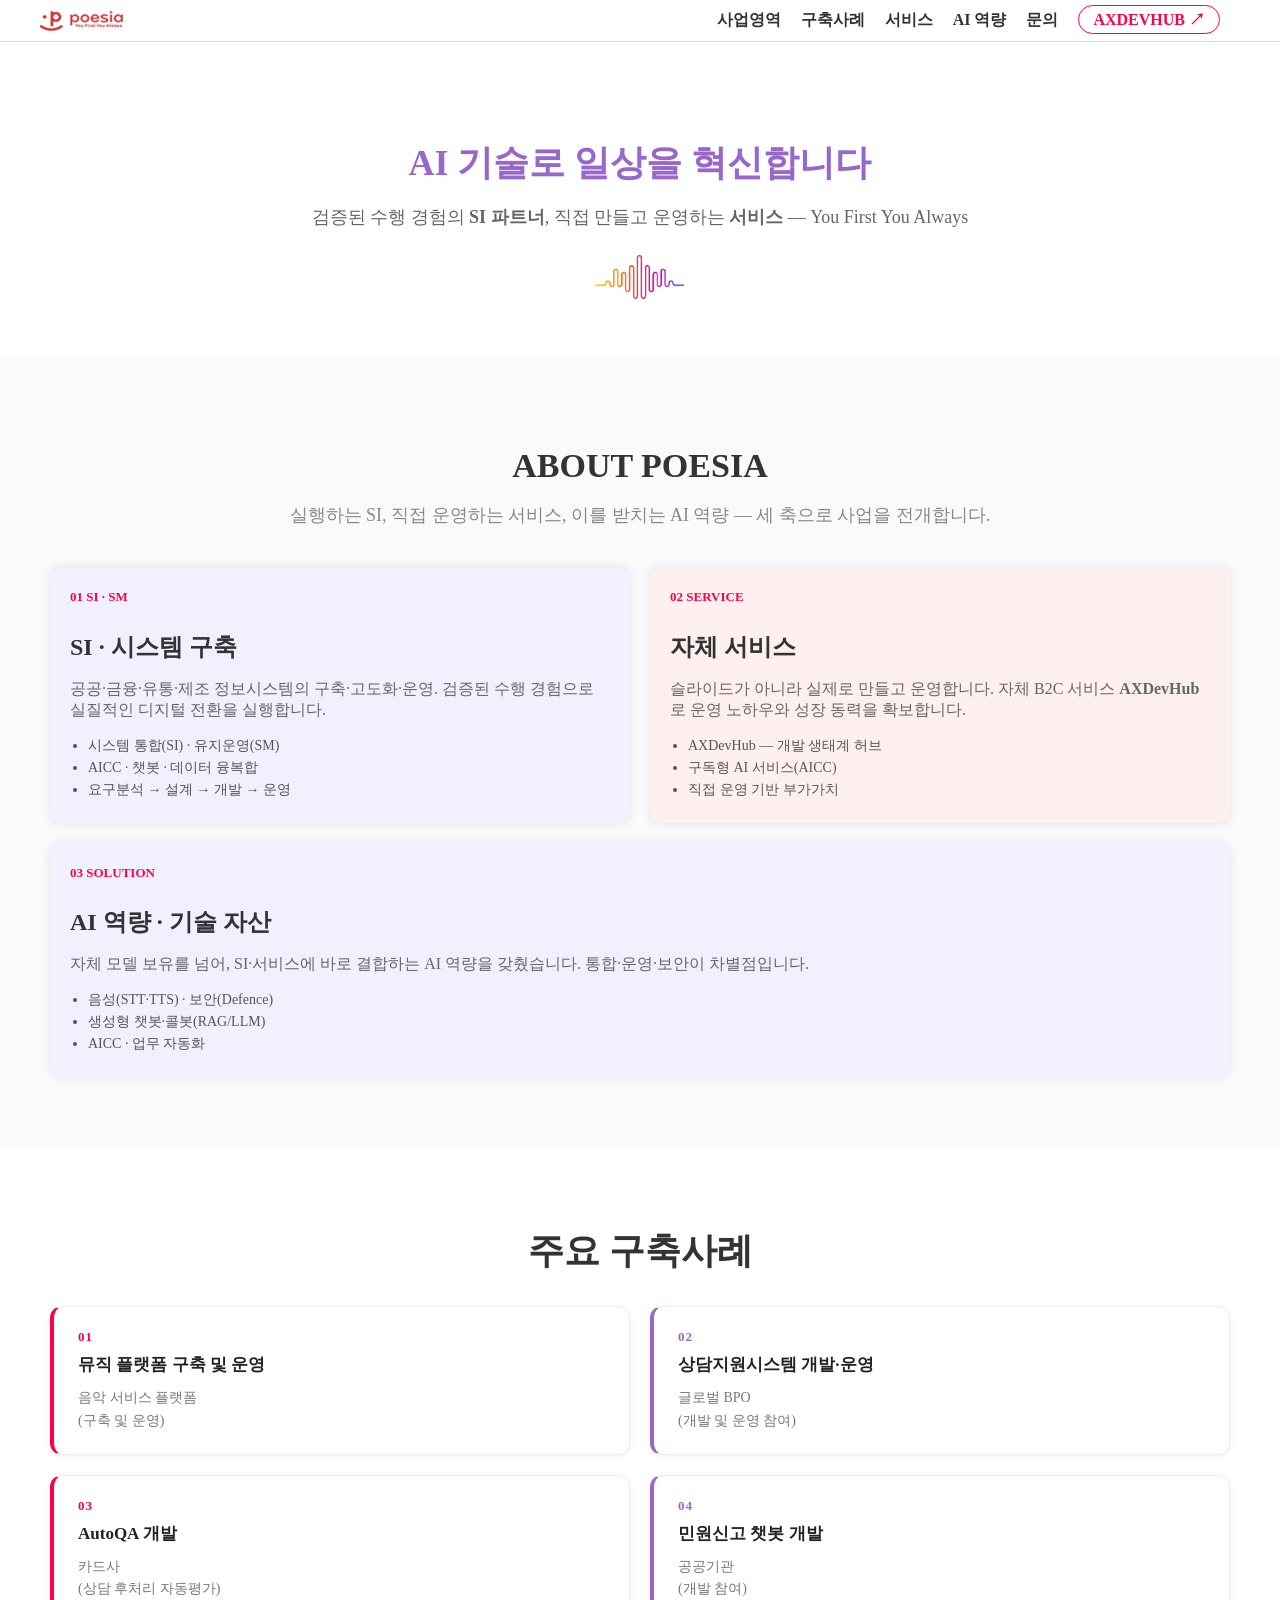
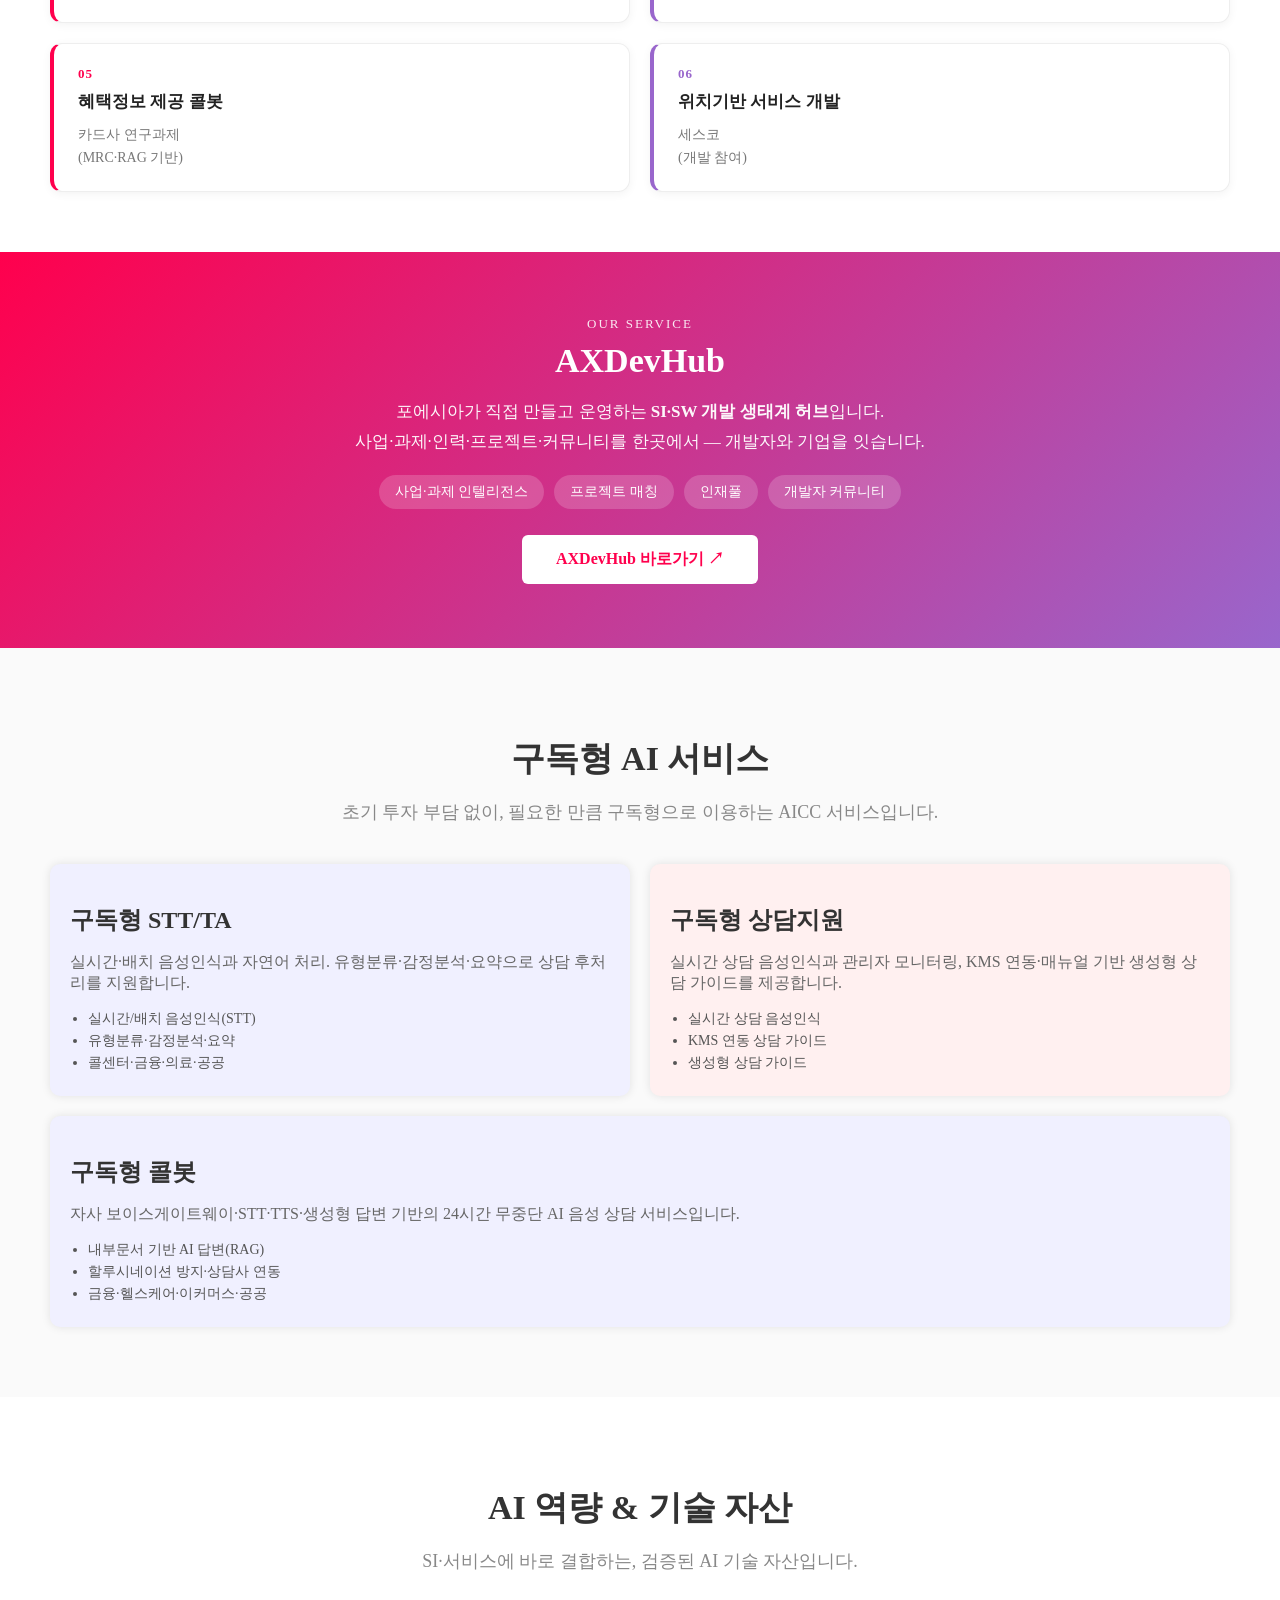
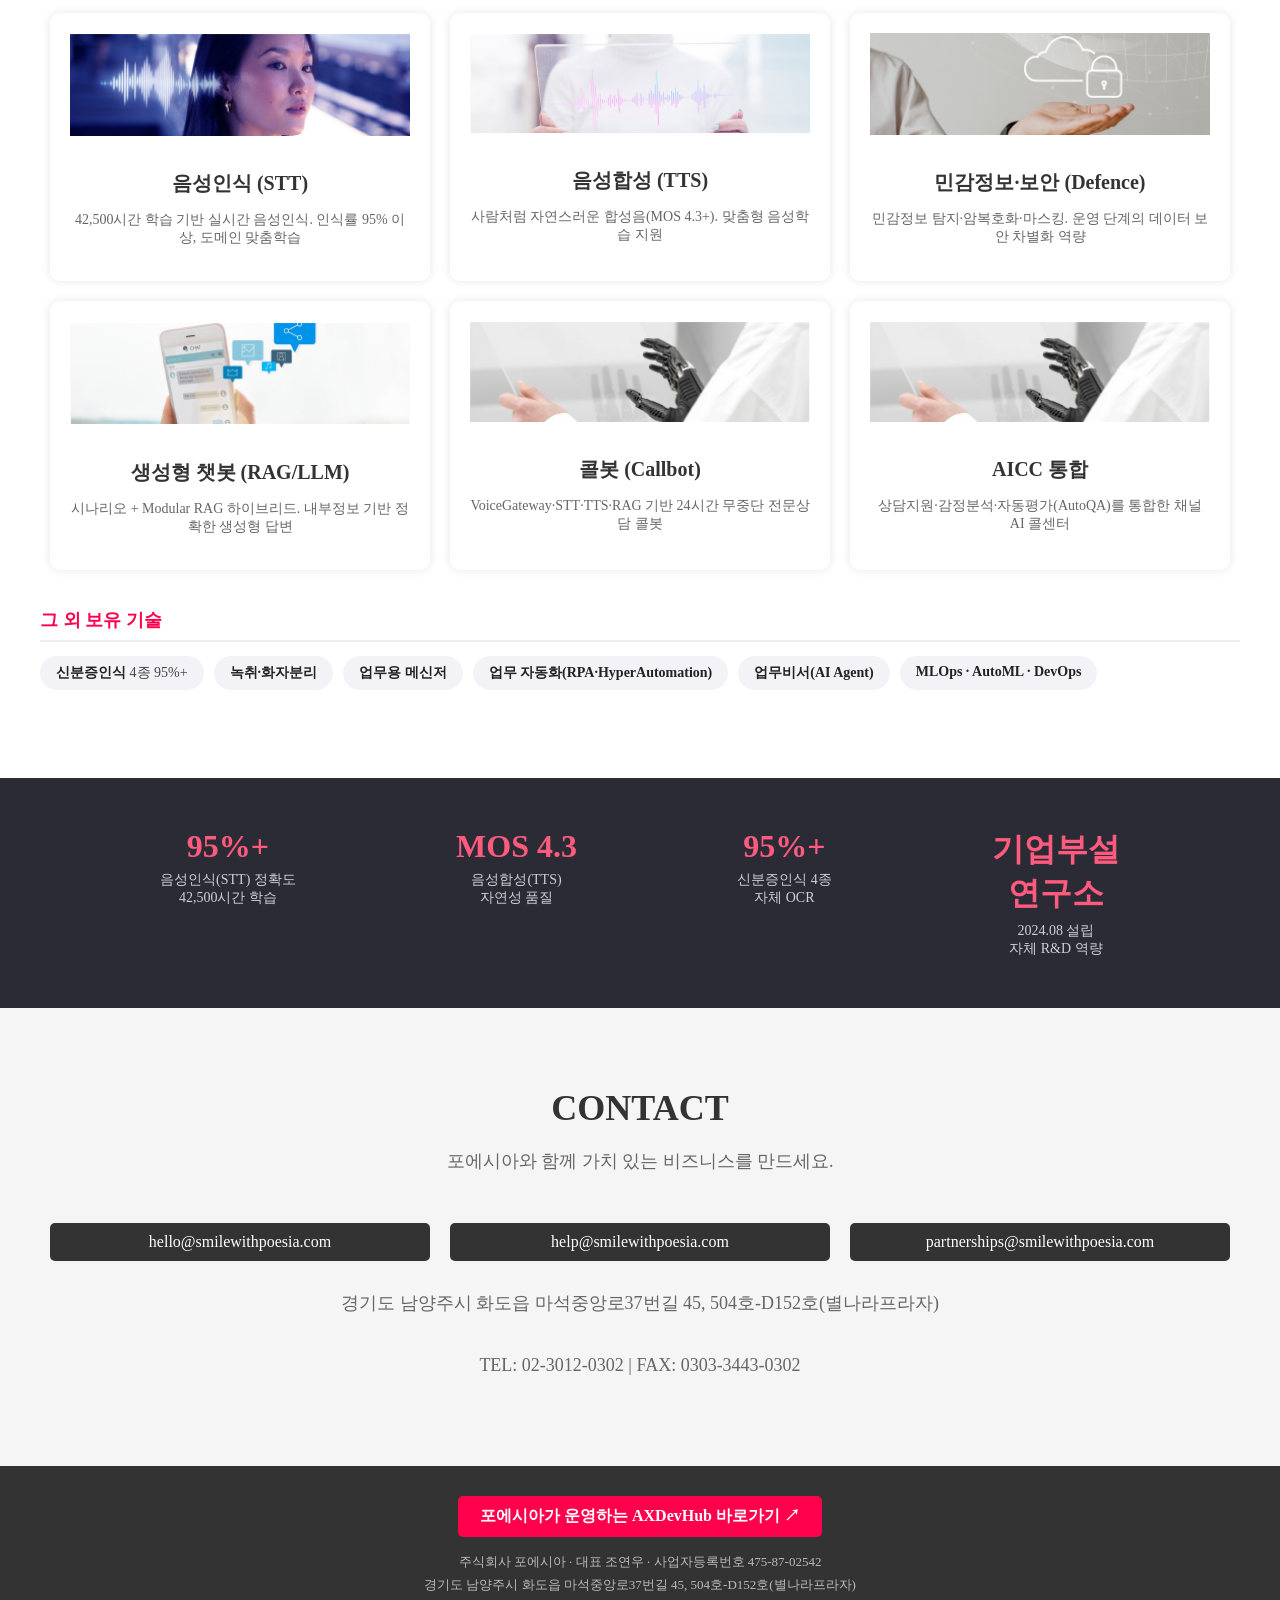
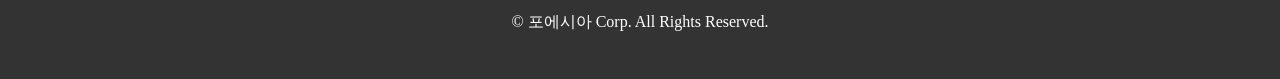
==== commit 07fa403c: "feat: 구축사례 카드 리디자인 — 번호·좌측강조색·hover, 반응형 3/2/1열" ====
--- a/index.html
+++ b/index.html
@@ -13,6 +13,9 @@
 	<header>
         <div class="container">
             <a href="#intro" class="logo">포에시아</a>
+            <button class="nav-toggle" aria-label="메뉴 열기" aria-expanded="false">
+                <span></span><span></span><span></span>
+            </button>
             <nav>
                 <ul>
                     <li><a href="#about">사업영역</a></li>
@@ -20,8 +23,7 @@
                     <li><a href="#axdevhub">서비스</a></li>
                     <li><a href="#solutions">AI 역량</a></li>
                     <li><a href="#contact">문의</a></li>
-                    <!-- TODO: AXDEVHUB 운영 도메인 확정 후 href 교체 -->
-                    <li><a href="https://www.axdevhub.com" target="_blank" rel="noopener" class="nav-axdev">AXDEVHUB ↗</a></li>
+                    <li><a href="https://axdevhub.com" data-axdev target="_blank" rel="noopener" class="nav-axdev">AXDEVHUB ↗</a></li>
                 </ul>
             </nav>
         </div>
@@ -121,8 +123,7 @@
                 <span>인재풀</span>
                 <span>개발자 커뮤니티</span>
             </div>
-            <!-- TODO: AXDEVHUB 운영 도메인 확정 후 href 교체 -->
-            <a class="cta" href="https://www.axdevhub.com" target="_blank" rel="noopener">AXDevHub 바로가기 ↗</a>
+            <a class="cta" href="https://axdevhub.com" data-axdev target="_blank" rel="noopener">AXDevHub 바로가기 ↗</a>
         </div>
     </section>
 
@@ -260,8 +261,7 @@
     <footer>
         <div class="container">
             <div class="footer-links">
-                <!-- TODO: AXDEVHUB 운영 도메인 확정 후 href 교체 -->
-                <a href="https://www.axdevhub.com" target="_blank" rel="noopener">포에시아가 운영하는 AXDevHub 바로가기 ↗</a>
+                <a href="https://axdevhub.com" data-axdev target="_blank" rel="noopener">포에시아가 운영하는 AXDevHub 바로가기 ↗</a>
             </div>
             <p class="footer-corp">
                 주식회사 포에시아 · 대표 조연우 · 사업자등록번호 475-87-02542<br>
@@ -270,5 +270,32 @@
             <p>© 포에시아 Corp. All Rights Reserved.</p>
         </div>
     </footer>
+
+    <!-- AXDEVHUB 링크 환경 자동 인식: localhost↔localhost:3000 · t.smilewithpoesia↔t.axdevhub · 운영↔axdevhub.com -->
+    <script>
+      (function () {
+        var h = location.hostname;
+        var url =
+          (h === 'localhost' || h === '127.0.0.1') ? 'http://localhost:3000'
+          : (h === 't.smilewithpoesia.com' || h === 't.smilewithpoesia.co.kr') ? 'https://t.axdevhub.com'
+          : 'https://axdevhub.com';
+        document.querySelectorAll('a[data-axdev]').forEach(function (a) { a.href = url; });
+
+        // 모바일 햄버거 토글
+        var hdr = document.querySelector('header');
+        var btn = document.querySelector('.nav-toggle');
+        if (hdr && btn) {
+          var setOpen = function (open) {
+            hdr.classList.toggle('nav-open', open);
+            btn.setAttribute('aria-expanded', open ? 'true' : 'false');
+            btn.setAttribute('aria-label', open ? '메뉴 닫기' : '메뉴 열기');
+          };
+          btn.addEventListener('click', function () { setOpen(!hdr.classList.contains('nav-open')); });
+          hdr.querySelectorAll('nav a').forEach(function (a) {
+            a.addEventListener('click', function () { setOpen(false); });
+          });
+        }
+      })();
+    </script>
 </body>
 </html>
--- a/css/style.css
+++ b/css/style.css
@@ -5,6 +5,9 @@
     color: #666;
     padding-top: 60px; /* 헤더 높이에 맞춰 조정 */
 }
+
+/* 한글 제목: 음절 중간이 아닌 어절 단위로 줄바꿈(모바일 끊김 방지) */
+h1, h2, h3 { word-break: keep-all; }
 
 header {
     position: fixed;
@@ -78,11 +81,14 @@
     font-size: 36px;
     color: #9966CC;
     margin-bottom: 10px;
+    word-break: keep-all;   /* 한글: 음절 중간이 아닌 단어(어절) 단위로 줄바꿈 */
+    line-height: 1.3;
 }
 
 #intro p {
     font-size: 18px;
     margin-bottom: 20px;
+    word-break: keep-all;
 }
 
 #intro img {
@@ -238,29 +244,57 @@
 
 .story-list {
     display: flex;
-    justify-content: space-between;
+    justify-content: center;
     flex-wrap: wrap;
-}
-
+    counter-reset: story;
+}
+
+/* 구축사례 카드 — 2026-06-29 리디자인(번호·좌측 강조색·hover) */
 .story-item {
-    flex: 1 1 calc(25% - 20px); /* 한 줄에 4개씩 */
+    flex: 1 1 calc(33.333% - 20px); /* 데스크톱 3열(6건=2행 균형) */
     margin: 10px;
-    padding: 20px;
-    background: #f5f5f5;
-    border-radius: 10px;
-    box-shadow: 0 0 10px rgba(0, 0, 0, 0.1);
-    text-align: center;
-}
+    padding: 22px 22px 22px 24px;
+    background: #fff;
+    border: 1px solid #eee;
+    border-left: 4px solid #ff004d;
+    border-radius: 12px;
+    box-shadow: 0 2px 10px rgba(0, 0, 0, 0.05);
+    text-align: left;
+    transition: transform .18s ease, box-shadow .18s ease;
+}
+
+.story-item:hover {
+    transform: translateY(-4px);
+    box-shadow: 0 10px 26px rgba(0, 0, 0, 0.10);
+}
+
+.story-item::before {
+    counter-increment: story;
+    content: "0" counter(story);
+    display: block;
+    font-size: 13px;
+    font-weight: 800;
+    letter-spacing: 1px;
+    color: #ff004d;
+    margin-bottom: 8px;
+}
+
+/* 카드 좌측 강조색 교차(핑크↔퍼플) */
+.story-item:nth-child(even) { border-left-color: #9966CC; }
+.story-item:nth-child(even)::before { color: #9966CC; }
 
 .story-item h3 {
-    font-size: 20px;
-    color: #333;
-    margin-bottom: 10px;
+    font-size: 17px;
+    color: #222;
+    margin: 0 0 10px;
+    line-height: 1.4;
 }
 
 .story-item p {
     font-size: 14px;
-    color: #666;
+    color: #777;
+    line-height: 1.6;
+    margin: 0;
 }
 
 #contact {
@@ -319,7 +353,39 @@
 
 /* === 2026-06-26 개편: 솔루션·서비스·SI 3대 사업축 재포지셔닝 === */
 header .logo { text-indent: -9999px; overflow: hidden; }
-.nav-axdev { color: #ff004d !important; }
+.nav-axdev {
+    color: #ff004d !important;
+    border: 1.5px solid #ff004d;
+    border-radius: 18px;
+    padding: 5px 14px;
+    transition: background .15s, color .15s;
+}
+.nav-axdev:hover { background: #ff004d; color: #fff !important; }
+
+/* 햄버거 버튼 — 데스크톱 숨김, 모바일(≤768)에서 표시 */
+.nav-toggle {
+    display: none;
+    flex-direction: column;
+    justify-content: center;
+    gap: 5px;
+    width: 42px;
+    height: 38px;
+    padding: 7px;
+    background: none;
+    border: 0;
+    cursor: pointer;
+}
+.nav-toggle span {
+    display: block;
+    width: 24px;
+    height: 2px;
+    background: #333;
+    border-radius: 2px;
+    transition: transform .2s, opacity .2s;
+}
+header.nav-open .nav-toggle span:nth-child(1) { transform: translateY(7px) rotate(45deg); }
+header.nav-open .nav-toggle span:nth-child(2) { opacity: 0; }
+header.nav-open .nav-toggle span:nth-child(3) { transform: translateY(-7px) rotate(-45deg); }
 
 /* 공통 섹션 헤더 */
 .section-head { max-width: 1200px; margin: 0 auto 30px; text-align: center; }
@@ -377,25 +443,46 @@
 
 /* 미디어 쿼리 추가 */
 @media (max-width: 768px) {
+    /* 모바일: 고정헤더 해제 + 햄버거 메뉴(로고 왼쪽 · ☰ 오른쪽 · 펼침 드롭다운) */
+    body { padding-top: 0; }
+    header { position: static; padding: 10px 0; }
+
     header .container {
+        flex-direction: row;
+        flex-wrap: wrap;                 /* nav가 100% 폭으로 아래 줄에 펼쳐지도록 */
+        justify-content: space-between;
+        align-items: center;
+    }
+
+    header .logo { float: none; margin: 0; }
+    .nav-toggle { display: flex; }
+
+    #intro h1 { font-size: 30px; }
+
+    /* 메뉴: 기본 접힘 → .nav-open 시 세로 목록으로 펼침 */
+    header nav { display: none; flex-basis: 100%; }
+    header.nav-open nav { display: block; }
+    header nav ul {
         flex-direction: column;
-        align-items: center;
-    }
-
-    header nav ul {
-        flex-direction: row; /* 메뉴를 한 줄로 표시 */
-        justify-content: center;
         width: 100%;
+        margin: 8px 0 0;
         padding: 0;
     }
-
-    header nav ul li {
-        margin: 0 10px;
-    }
-
-    header .logo {
-        margin-bottom: 10px;
-    }
+    header nav ul li { margin: 0; }
+    header nav ul li a {
+        display: block;
+        padding: 13px 6px;
+        font-size: 15px;
+        border-top: 1px solid #eee;
+    }
+    /* 드롭다운에선 AXDEVHUB도 동일한 행 스타일(핀 해제, 빨강 유지) */
+    .nav-axdev {
+        border: 0;
+        border-top: 1px solid #eee;
+        border-radius: 0;
+        padding: 13px 6px;
+    }
+    .nav-axdev:hover { background: none; color: #ff004d !important; }
 
     #services .container,
     #products .container,
@@ -412,6 +499,9 @@
         margin: 10px 0;
     }
 
+    /* 구축사례는 태블릿(481~768)에서 2열 유지(≤480은 1열) */
+    .story-item { flex: 1 1 calc(50% - 20px); margin: 10px; }
+
     .product-item img {
         width: 100%;
         height: auto;
@@ -444,6 +534,15 @@
     #intro p {
         font-size: 14px;
     }
+
+    /* 큰 제목 모바일 축소 */
+    .section-head h2,
+    #axdevhub h2,
+    #story h2,
+    #contact h2,
+    #products h2 { font-size: 26px; }
+    .section-head .lead { font-size: 15px; }
+    #axdevhub p { font-size: 15px; }
 
     #services .container,
     #products .container,
@@ -467,6 +566,9 @@
         margin: 5px 0;
     }
 
+    /* 구축사례 카드: 폰에서도 충분한 여백 유지(좌측 강조선·번호 가독성) */
+    .story-item { padding: 18px 18px 18px 20px; }
+
     .contact-list {
         flex-direction: column;
         align-items: center;
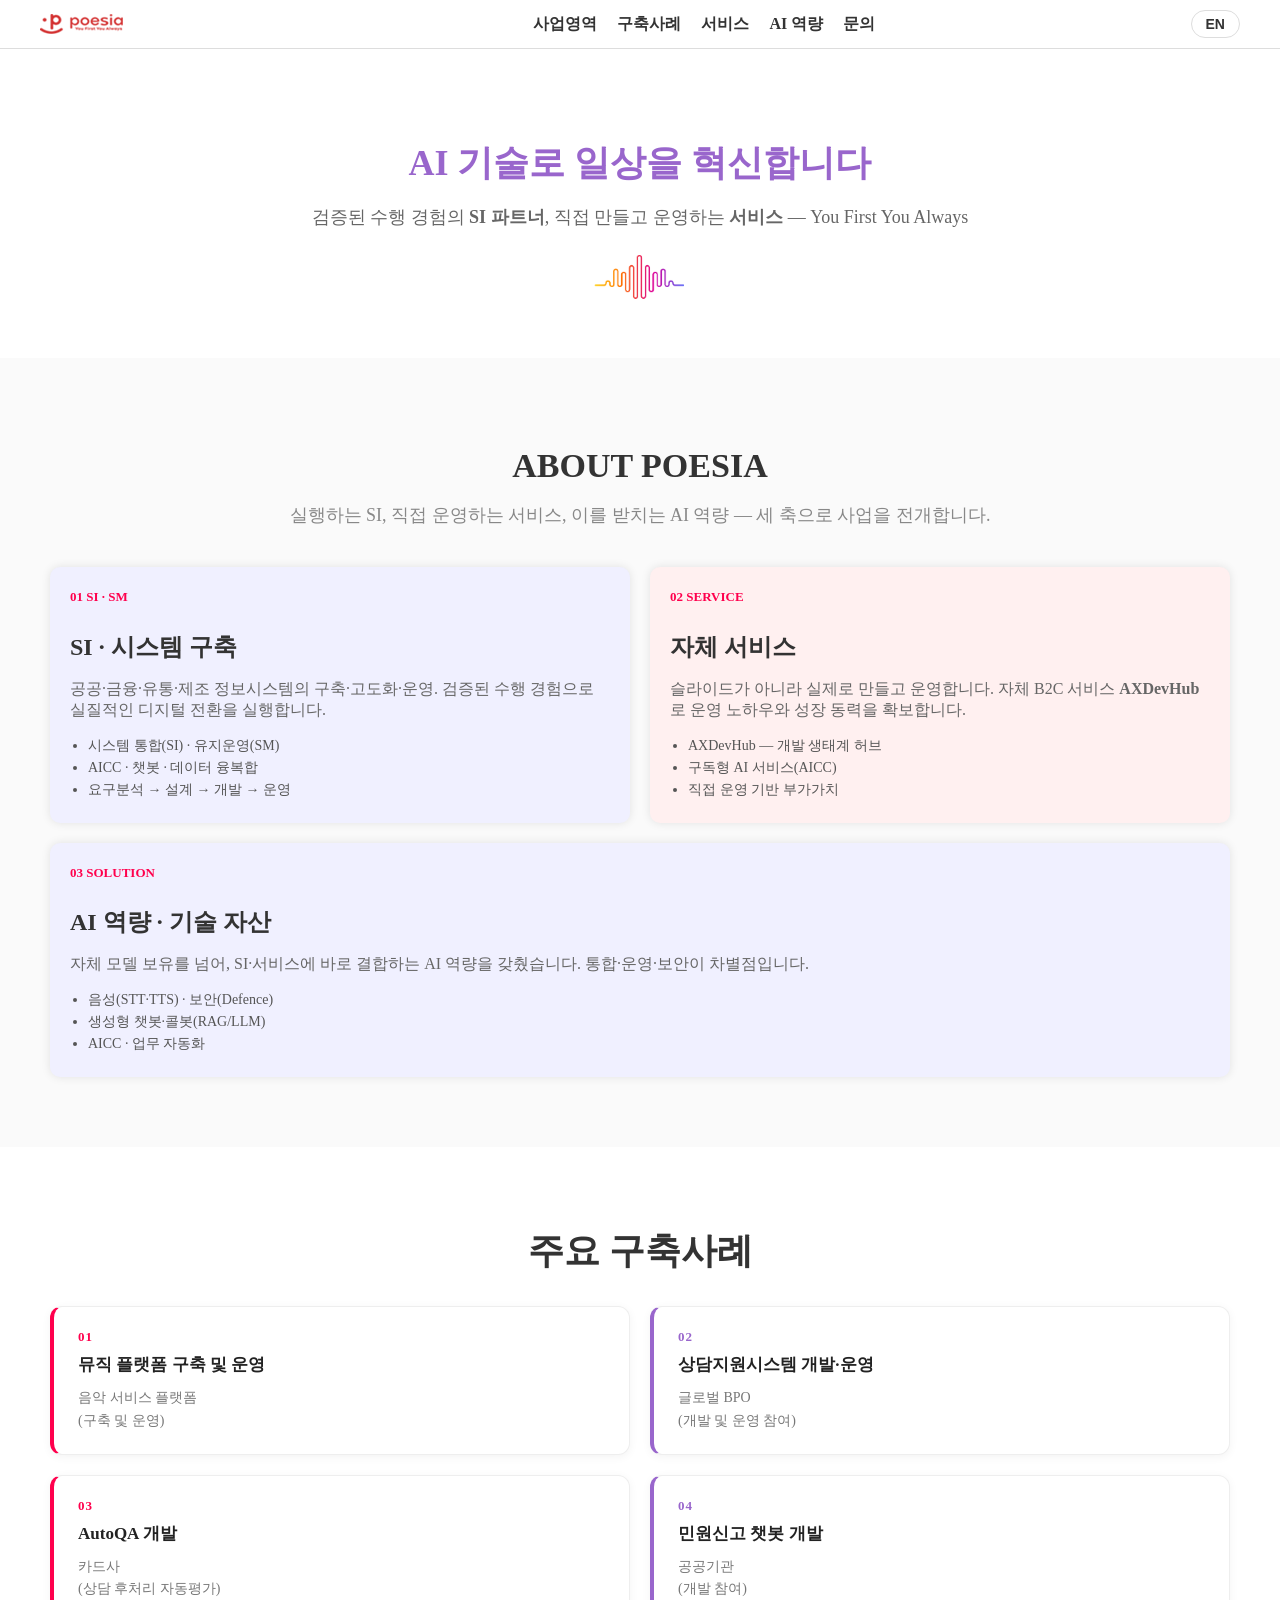
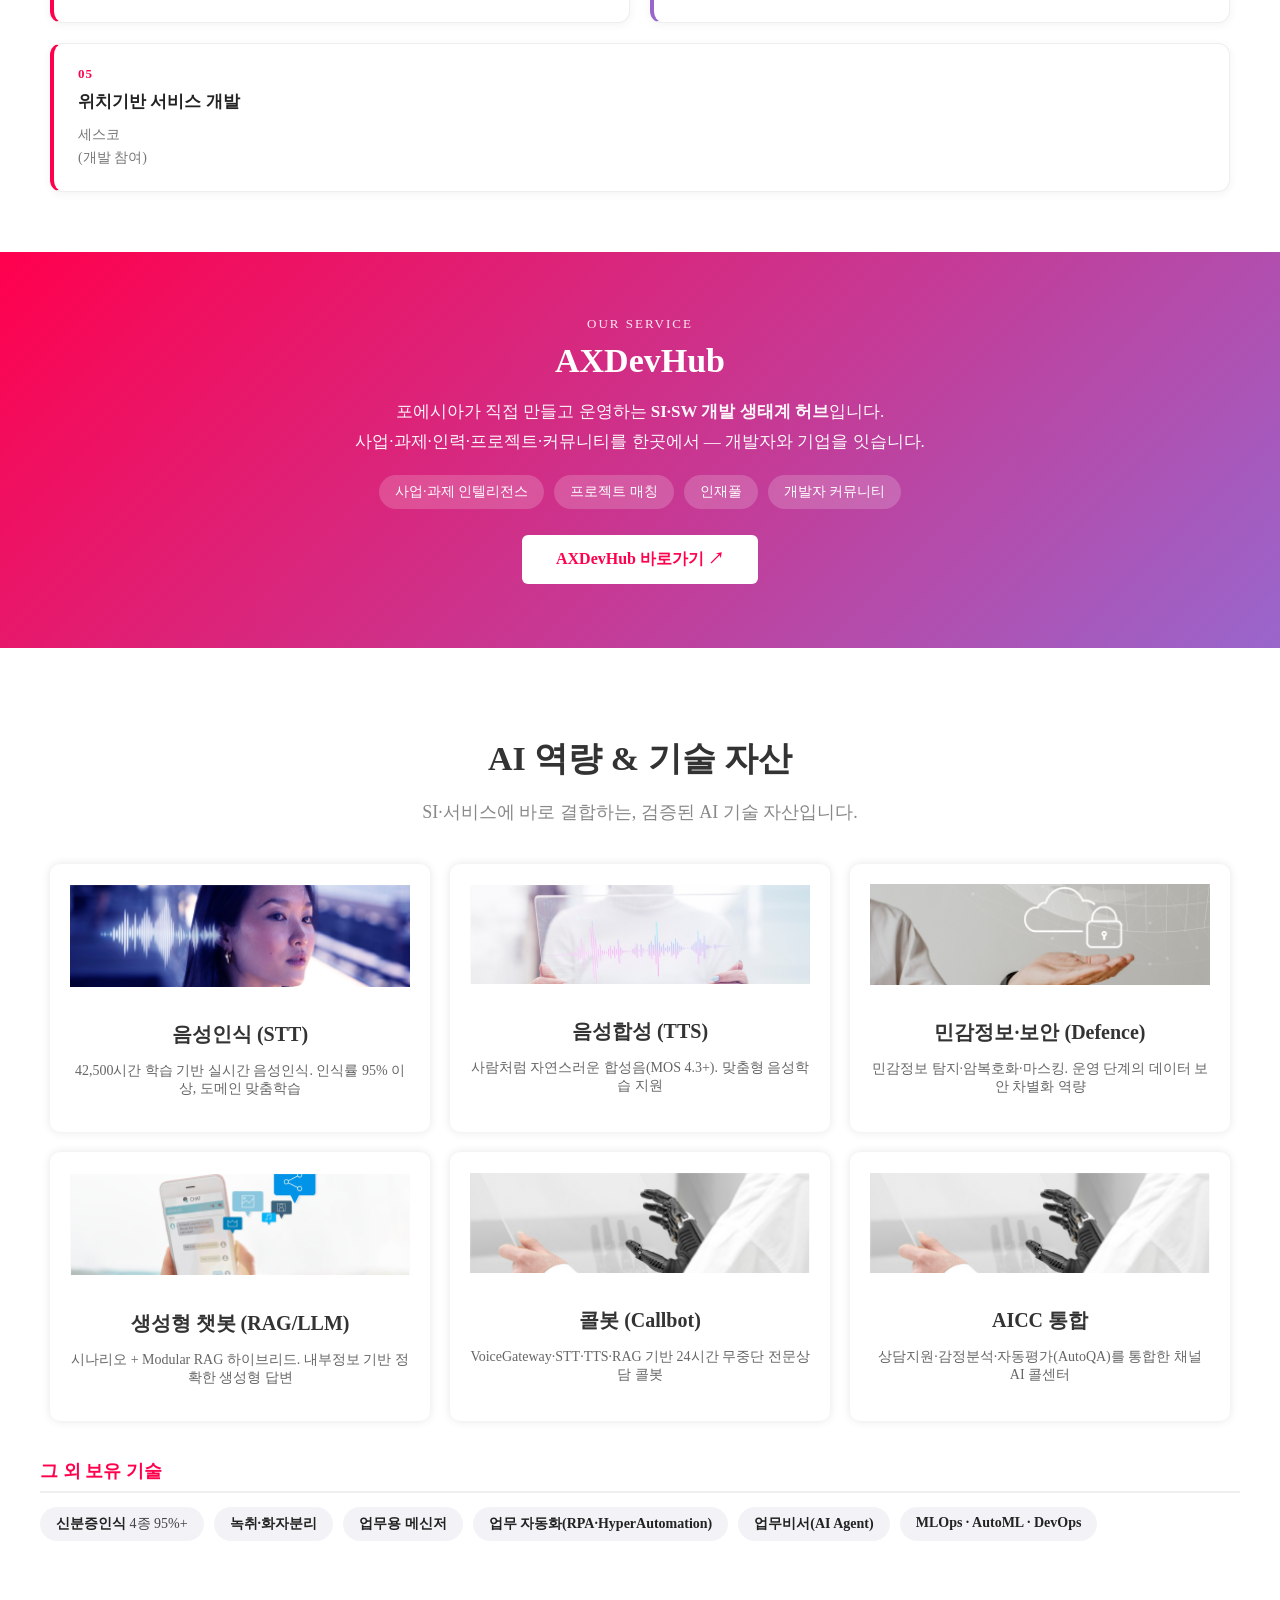
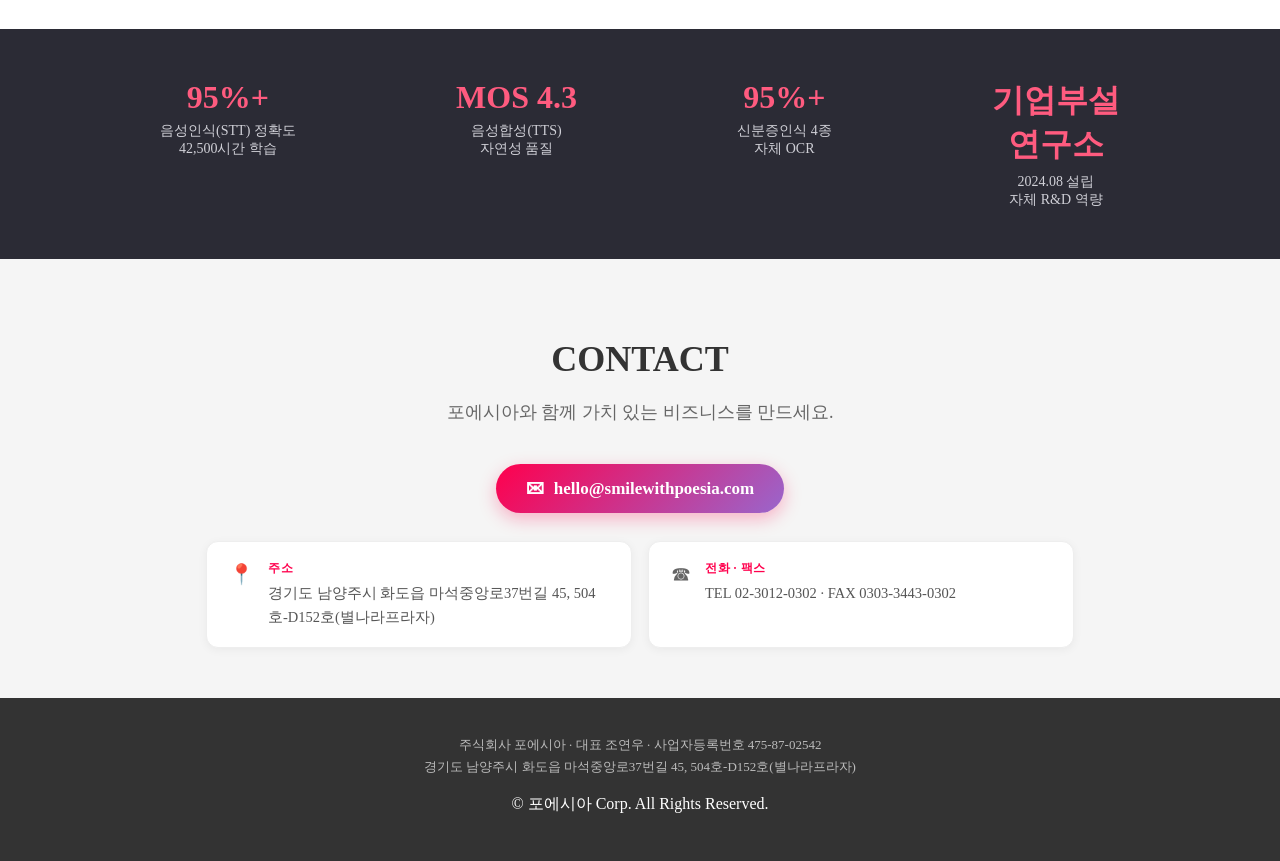
==== commit 6730f415: "feat:  현행화" ====
--- a/index.html
+++ b/index.html
@@ -13,25 +13,27 @@
 	<header>
         <div class="container">
             <a href="#intro" class="logo">포에시아</a>
-            <button class="nav-toggle" aria-label="메뉴 열기" aria-expanded="false">
-                <span></span><span></span><span></span>
-            </button>
+            <div class="header-actions">
+                <button class="lang-toggle" id="langToggle" type="button" aria-label="Language">EN</button>
+                <button class="nav-toggle" aria-label="메뉴 열기" aria-expanded="false">
+                    <span></span><span></span><span></span>
+                </button>
+            </div>
             <nav>
                 <ul>
-                    <li><a href="#about">사업영역</a></li>
-                    <li><a href="#story">구축사례</a></li>
-                    <li><a href="#axdevhub">서비스</a></li>
-                    <li><a href="#solutions">AI 역량</a></li>
-                    <li><a href="#contact">문의</a></li>
-                    <li><a href="https://axdevhub.com" data-axdev target="_blank" rel="noopener" class="nav-axdev">AXDEVHUB ↗</a></li>
+                    <li><a href="#about" data-i18n="nav.about">사업영역</a></li>
+                    <li><a href="#story" data-i18n="nav.story">구축사례</a></li>
+                    <li><a href="#axdevhub" data-i18n="nav.service">서비스</a></li>
+                    <li><a href="#solutions" data-i18n="nav.ai">AI 역량</a></li>
+                    <li><a href="#contact" data-i18n="nav.contact">문의</a></li>
                 </ul>
             </nav>
         </div>
     </header>
 
     <section id="intro">
-        <h1>AI 기술로 일상을 혁신합니다</h1>
-        <p>검증된 수행 경험의 <b>SI 파트너</b>, 직접 만들고 운영하는 <b>서비스</b> — You First You Always</p>
+        <h1 data-i18n="intro.h1">AI 기술로 일상을 혁신합니다</h1>
+        <p data-i18n="intro.p">검증된 수행 경험의 <b>SI 파트너</b>, 직접 만들고 운영하는 <b>서비스</b> — You First You Always</p>
         <img src="images/wave.png" alt="Soundwave">
     </section>
 
@@ -39,38 +41,38 @@
     <section id="about">
         <div class="section-head">
             <h2>ABOUT POESIA</h2>
-            <p class="lead">실행하는 SI, 직접 운영하는 서비스, 이를 받치는 AI 역량 — 세 축으로 사업을 전개합니다.</p>
+            <p class="lead" data-i18n="about.lead">실행하는 SI, 직접 운영하는 서비스, 이를 받치는 AI 역량 — 세 축으로 사업을 전개합니다.</p>
         </div>
         <div class="container">
             <div class="service-list svc3">
                 <div class="service-box purple">
                     <span class="badge">01 SI · SM</span>
-                    <h2>SI · 시스템 구축</h2>
-                    <p>공공·금융·유통·제조 정보시스템의 구축·고도화·운영. 검증된 수행 경험으로 실질적인 디지털 전환을 실행합니다.</p>
-                    <ul>
-                        <li>시스템 통합(SI) · 유지운영(SM)</li>
-                        <li>AICC · 챗봇 · 데이터 융복합</li>
-                        <li>요구분석 → 설계 → 개발 → 운영</li>
+                    <h2 data-i18n="about.box1.h2">SI · 시스템 구축</h2>
+                    <p data-i18n="about.box1.p">공공·금융·유통·제조 정보시스템의 구축·고도화·운영. 검증된 수행 경험으로 실질적인 디지털 전환을 실행합니다.</p>
+                    <ul>
+                        <li data-i18n="about.box1.li1">시스템 통합(SI) · 유지운영(SM)</li>
+                        <li data-i18n="about.box1.li2">AICC · 챗봇 · 데이터 융복합</li>
+                        <li data-i18n="about.box1.li3">요구분석 → 설계 → 개발 → 운영</li>
                     </ul>
                 </div>
                 <div class="service-box pink">
                     <span class="badge">02 SERVICE</span>
-                    <h2>자체 서비스</h2>
-                    <p>슬라이드가 아니라 실제로 만들고 운영합니다. 자체 B2C 서비스 <b>AXDevHub</b>로 운영 노하우와 성장 동력을 확보합니다.</p>
-                    <ul>
-                        <li>AXDevHub — 개발 생태계 허브</li>
-                        <li>구독형 AI 서비스(AICC)</li>
-                        <li>직접 운영 기반 부가가치</li>
+                    <h2 data-i18n="about.box2.h2">자체 서비스</h2>
+                    <p data-i18n="about.box2.p">슬라이드가 아니라 실제로 만들고 운영합니다. 자체 B2C 서비스 <b>AXDevHub</b>로 운영 노하우와 성장 동력을 확보합니다.</p>
+                    <ul>
+                        <li data-i18n="about.box2.li1">AXDevHub — 개발 생태계 허브</li>
+                        <li data-i18n="about.box2.li2">구독형 AI 서비스(AICC)</li>
+                        <li data-i18n="about.box2.li3">직접 운영 기반 부가가치</li>
                     </ul>
                 </div>
                 <div class="service-box purple">
                     <span class="badge">03 SOLUTION</span>
-                    <h2>AI 역량 · 기술 자산</h2>
-                    <p>자체 모델 보유를 넘어, SI·서비스에 바로 결합하는 AI 역량을 갖췄습니다. 통합·운영·보안이 차별점입니다.</p>
-                    <ul>
-                        <li>음성(STT·TTS) · 보안(Defence)</li>
-                        <li>생성형 챗봇·콜봇(RAG/LLM)</li>
-                        <li>AICC · 업무 자동화</li>
+                    <h2 data-i18n="about.box3.h2">AI 역량 · 기술 자산</h2>
+                    <p data-i18n="about.box3.p">자체 모델 보유를 넘어, SI·서비스에 바로 결합하는 AI 역량을 갖췄습니다. 통합·운영·보안이 차별점입니다.</p>
+                    <ul>
+                        <li data-i18n="about.box3.li1">음성(STT·TTS) · 보안(Defence)</li>
+                        <li data-i18n="about.box3.li2">생성형 챗봇·콜봇(RAG/LLM)</li>
+                        <li data-i18n="about.box3.li3">AICC · 업무 자동화</li>
                     </ul>
                 </div>
             </div>
@@ -80,31 +82,28 @@
     <!-- 2. 구축사례 (신뢰 자산 — 상단 배치) -->
     <section id="story">
         <div class="container common-list">
-            <h2>주요 구축사례</h2>
+            <h2 data-i18n="story.h2">주요 구축사례</h2>
             <div class="story-list">
                 <div class="story-item">
-                    <h3>뮤직 플랫폼 구축 및 운영</h3>
-                    <p>음악 서비스 플랫폼<br>(구축 및 운영)</p>
+                    <h3 data-i18n="story.1.h3">뮤직 플랫폼 구축 및 운영</h3>
+                    <p data-i18n="story.1.p">음악 서비스 플랫폼<br>(구축 및 운영)</p>
                 </div>
                 <div class="story-item">
-                    <h3>상담지원시스템 개발·운영</h3>
-                    <p>글로벌 BPO<br>(개발 및 운영 참여)</p>
+                    <h3 data-i18n="story.2.h3">상담지원시스템 개발·운영</h3>
+                    <p data-i18n="story.2.p">글로벌 BPO<br>(개발 및 운영 참여)</p>
                 </div>
                 <div class="story-item">
-                    <h3>AutoQA 개발</h3>
-                    <p>카드사<br>(상담 후처리 자동평가)</p>
+                    <h3 data-i18n="story.3.h3">AutoQA 개발</h3>
+                    <p data-i18n="story.3.p">카드사<br>(상담 후처리 자동평가)</p>
                 </div>
                 <div class="story-item">
-                    <h3>민원신고 챗봇 개발</h3>
-                    <p>공공기관<br>(개발 참여)</p>
-                </div>
+                    <h3 data-i18n="story.4.h3">민원신고 챗봇 개발</h3>
+                    <p data-i18n="story.4.p">공공기관<br>(개발 참여)</p>
+                </div>
+                <!-- 2026-07-06 삭제: 「혜택정보 제공 콜봇」(카드사 연구과제) 구축사례 제외 요청 -->
                 <div class="story-item">
-                    <h3>혜택정보 제공 콜봇</h3>
-                    <p>카드사 연구과제<br>(MRC·RAG 기반)</p>
-                </div>
-                <div class="story-item">
-                    <h3>위치기반 서비스 개발</h3>
-                    <p>세스코<br>(개발 참여)</p>
+                    <h3 data-i18n="story.5.h3">위치기반 서비스 개발</h3>
+                    <p data-i18n="story.5.p">세스코<br>(개발 참여)</p>
                 </div>
             </div>
         </div>
@@ -115,19 +114,20 @@
         <div class="container">
             <div class="eyebrow">OUR SERVICE</div>
             <h2>AXDevHub</h2>
-            <p>포에시아가 직접 만들고 운영하는 <b>SI·SW 개발 생태계 허브</b>입니다.<br>
+            <p data-i18n="axdev.p">포에시아가 직접 만들고 운영하는 <b>SI·SW 개발 생태계 허브</b>입니다.<br>
             사업·과제·인력·프로젝트·커뮤니티를 한곳에서 — 개발자와 기업을 잇습니다.</p>
             <div class="feat">
-                <span>사업·과제 인텔리전스</span>
-                <span>프로젝트 매칭</span>
-                <span>인재풀</span>
-                <span>개발자 커뮤니티</span>
-            </div>
-            <a class="cta" href="https://axdevhub.com" data-axdev target="_blank" rel="noopener">AXDevHub 바로가기 ↗</a>
+                <span data-i18n="axdev.feat1">사업·과제 인텔리전스</span>
+                <span data-i18n="axdev.feat2">프로젝트 매칭</span>
+                <span data-i18n="axdev.feat3">인재풀</span>
+                <span data-i18n="axdev.feat4">개발자 커뮤니티</span>
+            </div>
+            <a class="cta" href="https://axdevhub.com" data-axdev target="_blank" rel="noopener" data-i18n="axdev.cta">AXDevHub 바로가기 ↗</a>
         </div>
     </section>
 
     <!-- 4. 구독형 AI 서비스 -->
+    <!-- 2026-07-06 주석 처리: 구독형 AI 서비스는 사업성 재검토 및 준비 필요. 준비 완료 후 아래 블록 주석 해제.
     <section id="services">
         <div class="section-head">
             <h2>구독형 AI 서비스</h2>
@@ -165,55 +165,56 @@
             </div>
         </div>
     </section>
+    -->
 
     <!-- 5. AI 역량 & 기술 자산 (핵심만 큐레이션) -->
     <section id="solutions">
         <div class="section-head">
-            <h2>AI 역량 &amp; 기술 자산</h2>
-            <p class="lead">SI·서비스에 바로 결합하는, 검증된 AI 기술 자산입니다.</p>
+            <h2 data-i18n="sol.title">AI 역량 &amp; 기술 자산</h2>
+            <p class="lead" data-i18n="sol.lead">SI·서비스에 바로 결합하는, 검증된 AI 기술 자산입니다.</p>
         </div>
         <div class="container common-list">
             <div class="product-list">
                 <div class="product-item">
                     <img src="images/product_stt.png" alt="음성인식">
-                    <h3>음성인식 (STT)</h3>
-                    <p>42,500시간 학습 기반 실시간 음성인식. 인식률 95% 이상, 도메인 맞춤학습</p>
+                    <h3 data-i18n="sol.stt.h3">음성인식 (STT)</h3>
+                    <p data-i18n="sol.stt.p">42,500시간 학습 기반 실시간 음성인식. 인식률 95% 이상, 도메인 맞춤학습</p>
                 </div>
                 <div class="product-item">
                     <img src="images/product_tts.png" alt="음성합성">
-                    <h3>음성합성 (TTS)</h3>
-                    <p>사람처럼 자연스러운 합성음(MOS 4.3+). 맞춤형 음성학습 지원</p>
+                    <h3 data-i18n="sol.tts.h3">음성합성 (TTS)</h3>
+                    <p data-i18n="sol.tts.p">사람처럼 자연스러운 합성음(MOS 4.3+). 맞춤형 음성학습 지원</p>
                 </div>
                 <div class="product-item">
                     <img src="images/product_infoguard.png" alt="민감정보·보안">
-                    <h3>민감정보·보안 (Defence)</h3>
-                    <p>민감정보 탐지·암복호화·마스킹. 운영 단계의 데이터 보안 차별화 역량</p>
+                    <h3 data-i18n="sol.def.h3">민감정보·보안 (Defence)</h3>
+                    <p data-i18n="sol.def.p">민감정보 탐지·암복호화·마스킹. 운영 단계의 데이터 보안 차별화 역량</p>
                 </div>
                 <div class="product-item">
                     <img src="images/product_chatbot.png" alt="생성형 챗봇">
-                    <h3>생성형 챗봇 (RAG/LLM)</h3>
-                    <p>시나리오 + Modular RAG 하이브리드. 내부정보 기반 정확한 생성형 답변</p>
+                    <h3 data-i18n="sol.chat.h3">생성형 챗봇 (RAG/LLM)</h3>
+                    <p data-i18n="sol.chat.p">시나리오 + Modular RAG 하이브리드. 내부정보 기반 정확한 생성형 답변</p>
                 </div>
                 <div class="product-item">
                     <img src="images/product_callbot.png" alt="콜봇">
-                    <h3>콜봇 (Callbot)</h3>
-                    <p>VoiceGateway·STT·TTS·RAG 기반 24시간 무중단 전문상담 콜봇</p>
+                    <h3 data-i18n="sol.call.h3">콜봇 (Callbot)</h3>
+                    <p data-i18n="sol.call.p">VoiceGateway·STT·TTS·RAG 기반 24시간 무중단 전문상담 콜봇</p>
                 </div>
                 <div class="product-item">
                     <img src="images/product_callbot.png" alt="AICC">
-                    <h3>AICC 통합</h3>
-                    <p>상담지원·감정분석·자동평가(AutoQA)를 통합한 채널 AI 콜센터</p>
+                    <h3 data-i18n="sol.aicc.h3">AICC 통합</h3>
+                    <p data-i18n="sol.aicc.p">상담지원·감정분석·자동평가(AutoQA)를 통합한 채널 AI 콜센터</p>
                 </div>
             </div>
             <!-- 보유 기술 자산(요약) -->
             <div class="cat-block" style="margin-top:28px;">
-                <h3>그 외 보유 기술</h3>
+                <h3 data-i18n="sol.more.h3">그 외 보유 기술</h3>
                 <div class="chip-list">
-                    <span class="chip"><b>신분증인식</b> 4종 95%+</span>
-                    <span class="chip"><b>녹취·화자분리</b></span>
-                    <span class="chip"><b>업무용 메신저</b></span>
-                    <span class="chip"><b>업무 자동화(RPA·HyperAutomation)</b></span>
-                    <span class="chip"><b>업무비서(AI Agent)</b></span>
+                    <span class="chip" data-i18n="sol.chip1"><b>신분증인식</b> 4종 95%+</span>
+                    <span class="chip" data-i18n="sol.chip2"><b>녹취·화자분리</b></span>
+                    <span class="chip" data-i18n="sol.chip3"><b>업무용 메신저</b></span>
+                    <span class="chip" data-i18n="sol.chip4"><b>업무 자동화(RPA·HyperAutomation)</b></span>
+                    <span class="chip" data-i18n="sol.chip5"><b>업무비서(AI Agent)</b></span>
                     <span class="chip"><b>MLOps · AutoML · DevOps</b></span>
                 </div>
             </div>
@@ -225,19 +226,19 @@
         <div class="trust-list">
             <div class="trust-item">
                 <div class="num">95%+</div>
-                <div class="label">음성인식(STT) 정확도<br>42,500시간 학습</div>
+                <div class="label" data-i18n="trust.1.label">음성인식(STT) 정확도<br>42,500시간 학습</div>
             </div>
             <div class="trust-item">
                 <div class="num">MOS 4.3</div>
-                <div class="label">음성합성(TTS)<br>자연성 품질</div>
+                <div class="label" data-i18n="trust.2.label">음성합성(TTS)<br>자연성 품질</div>
             </div>
             <div class="trust-item">
                 <div class="num">95%+</div>
-                <div class="label">신분증인식 4종<br>자체 OCR</div>
+                <div class="label" data-i18n="trust.3.label">신분증인식 4종<br>자체 OCR</div>
             </div>
             <div class="trust-item">
-                <div class="num">기업부설<br>연구소</div>
-                <div class="label">2024.08 설립<br>자체 R&amp;D 역량</div>
+                <div class="num" data-i18n="trust.4.num">기업부설<br>연구소</div>
+                <div class="label" data-i18n="trust.4.label">2024.08 설립<br>자체 R&amp;D 역량</div>
             </div>
         </div>
     </section>
@@ -246,24 +247,36 @@
     <section id="contact">
         <div class="container common-list">
             <h2>CONTACT</h2>
-            <p>포에시아와 함께 가치 있는 비즈니스를 만드세요.</p>
-            <div class="contact-list">
-                <a href="mailto:hello@smilewithpoesia.com">hello@smilewithpoesia.com</a>
-                <a href="mailto:help@smilewithpoesia.com">help@smilewithpoesia.com</a>
-                <a href="mailto:partnerships@smilewithpoesia.com">partnerships@smilewithpoesia.com</a>
-            </div>
+            <p data-i18n="contact.p">포에시아와 함께 가치 있는 비즈니스를 만드세요.</p>
+
+            <a class="contact-email" href="mailto:hello@smilewithpoesia.com">
+                <span class="ic" aria-hidden="true">✉</span>
+                <span>hello@smilewithpoesia.com</span>
+            </a>
+
             <!-- 주소: 2026-06-18 사업자등록증 기준(서울 송파 → 남양주 이전). TEL/FAX는 이전 후 변경 여부 확인 필요 -->
-            <p class="address">경기도 남양주시 화도읍 마석중앙로37번길 45, 504호-D152호(별나라프라자)</p>
-            <p class="contact-info">TEL: 02-3012-0302 | FAX: 0303-3443-0302</p>
+            <div class="contact-cards">
+                <div class="contact-card">
+                    <span class="ic" aria-hidden="true">📍</span>
+                    <div class="body">
+                        <div class="k" data-i18n="contact.k.addr">주소</div>
+                        <div class="v address" data-i18n="contact.address">경기도 남양주시 화도읍 마석중앙로37번길 45, 504호-D152호(별나라프라자)</div>
+                    </div>
+                </div>
+                <div class="contact-card">
+                    <span class="ic" aria-hidden="true">☎</span>
+                    <div class="body">
+                        <div class="k" data-i18n="contact.k.tel">전화 · 팩스</div>
+                        <div class="v">TEL 02-3012-0302 · FAX 0303-3443-0302</div>
+                    </div>
+                </div>
+            </div>
         </div>
     </section>
 
     <footer>
         <div class="container">
-            <div class="footer-links">
-                <a href="https://axdevhub.com" data-axdev target="_blank" rel="noopener">포에시아가 운영하는 AXDevHub 바로가기 ↗</a>
-            </div>
-            <p class="footer-corp">
+            <p class="footer-corp" data-i18n="footer.corp">
                 주식회사 포에시아 · 대표 조연우 · 사업자등록번호 475-87-02542<br>
                 경기도 남양주시 화도읍 마석중앙로37번길 45, 504호-D152호(별나라프라자)
             </p>
@@ -271,9 +284,135 @@
         </div>
     </footer>
 
-    <!-- AXDEVHUB 링크 환경 자동 인식: localhost↔localhost:3000 · t.smilewithpoesia↔t.axdevhub · 운영↔axdevhub.com -->
+    <!-- 다국어(한/영) 사전 + AXDEVHUB 링크 환경 자동 인식 + 모바일 햄버거 -->
     <script>
       (function () {
+        // ── 다국어 사전(한/영) ─────────────────────────────
+        var I18N = {
+          'nav.about':      { ko: '사업영역', en: 'Business' },
+          'nav.story':      { ko: '구축사례', en: 'Portfolio' },
+          'nav.service':    { ko: '서비스', en: 'Service' },
+          'nav.ai':         { ko: 'AI 역량', en: 'AI Capabilities' },
+          'nav.contact':    { ko: '문의', en: 'Contact' },
+
+          'intro.h1':       { ko: 'AI 기술로 일상을 혁신합니다', en: 'Innovating Everyday Life with AI' },
+          'intro.p':        { ko: '검증된 수행 경험의 <b>SI 파트너</b>, 직접 만들고 운영하는 <b>서비스</b> — You First You Always',
+                              en: 'A proven <b>SI partner</b>, and a company that builds and runs its own <b>services</b> — You First You Always' },
+
+          'about.lead':     { ko: '실행하는 SI, 직접 운영하는 서비스, 이를 받치는 AI 역량 — 세 축으로 사업을 전개합니다.',
+                              en: 'Delivering SI, operating our own services, and the AI capabilities behind them — we build on three pillars.' },
+          'about.box1.h2':  { ko: 'SI · 시스템 구축', en: 'SI · System Integration' },
+          'about.box1.p':   { ko: '공공·금융·유통·제조 정보시스템의 구축·고도화·운영. 검증된 수행 경험으로 실질적인 디지털 전환을 실행합니다.',
+                              en: 'Building, advancing, and operating information systems across public, finance, retail, and manufacturing. We drive real digital transformation with proven delivery.' },
+          'about.box1.li1': { ko: '시스템 통합(SI) · 유지운영(SM)', en: 'System Integration (SI) · Maintenance (SM)' },
+          'about.box1.li2': { ko: 'AICC · 챗봇 · 데이터 융복합', en: 'AICC · Chatbot · Data Convergence' },
+          'about.box1.li3': { ko: '요구분석 → 설계 → 개발 → 운영', en: 'Analysis → Design → Development → Operation' },
+          'about.box2.h2':  { ko: '자체 서비스', en: 'Our Own Services' },
+          'about.box2.p':   { ko: '슬라이드가 아니라 실제로 만들고 운영합니다. 자체 B2C 서비스 <b>AXDevHub</b>로 운영 노하우와 성장 동력을 확보합니다.',
+                              en: 'Not slideware — we actually build and operate. Our own B2C service <b>AXDevHub</b> secures operational know-how and growth momentum.' },
+          'about.box2.li1': { ko: 'AXDevHub — 개발 생태계 허브', en: 'AXDevHub — Developer Ecosystem Hub' },
+          'about.box2.li2': { ko: '구독형 AI 서비스(AICC)', en: 'Subscription AI Services (AICC)' },
+          'about.box2.li3': { ko: '직접 운영 기반 부가가치', en: 'Value from Hands-on Operation' },
+          'about.box3.h2':  { ko: 'AI 역량 · 기술 자산', en: 'AI Capabilities · Tech Assets' },
+          'about.box3.p':   { ko: '자체 모델 보유를 넘어, SI·서비스에 바로 결합하는 AI 역량을 갖췄습니다. 통합·운영·보안이 차별점입니다.',
+                              en: 'Beyond owning our own models, we have AI capabilities that plug directly into SI and services. Integration, operation, and security set us apart.' },
+          'about.box3.li1': { ko: '음성(STT·TTS) · 보안(Defence)', en: 'Voice (STT·TTS) · Security (Defence)' },
+          'about.box3.li2': { ko: '생성형 챗봇·콜봇(RAG/LLM)', en: 'Generative Chatbot·Callbot (RAG/LLM)' },
+          'about.box3.li3': { ko: 'AICC · 업무 자동화', en: 'AICC · Workflow Automation' },
+
+          'story.h2':       { ko: '주요 구축사례', en: 'Selected Projects' },
+          'story.1.h3':     { ko: '뮤직 플랫폼 구축 및 운영', en: 'Music Platform Build & Operation' },
+          'story.1.p':      { ko: '음악 서비스 플랫폼<br>(구축 및 운영)', en: 'Music service platform<br>(build & operation)' },
+          'story.2.h3':     { ko: '상담지원시스템 개발·운영', en: 'Agent-assist System Build & Ops' },
+          'story.2.p':      { ko: '글로벌 BPO<br>(개발 및 운영 참여)', en: 'Global BPO<br>(development & operation)' },
+          'story.3.h3':     { ko: 'AutoQA 개발', en: 'AutoQA Development' },
+          'story.3.p':      { ko: '카드사<br>(상담 후처리 자동평가)', en: 'Card company<br>(automated post-call QA)' },
+          'story.4.h3':     { ko: '민원신고 챗봇 개발', en: 'Civil-complaint Chatbot' },
+          'story.4.p':      { ko: '공공기관<br>(개발 참여)', en: 'Public institution<br>(development)' },
+          'story.5.h3':     { ko: '위치기반 서비스 개발', en: 'Location-based Service' },
+          'story.5.p':      { ko: '세스코<br>(개발 참여)', en: 'CESCO<br>(development)' },
+
+          'axdev.p':        { ko: '포에시아가 직접 만들고 운영하는 <b>SI·SW 개발 생태계 허브</b>입니다.<br>사업·과제·인력·프로젝트·커뮤니티를 한곳에서 — 개발자와 기업을 잇습니다.',
+                              en: 'A <b>developer ecosystem hub for SI·SW</b>, built and operated by Poesia.<br>Bids, projects, talent, and community in one place — connecting developers and companies.' },
+          'axdev.feat1':    { ko: '사업·과제 인텔리전스', en: 'Bid & Project Intelligence' },
+          'axdev.feat2':    { ko: '프로젝트 매칭', en: 'Project Matching' },
+          'axdev.feat3':    { ko: '인재풀', en: 'Talent Pool' },
+          'axdev.feat4':    { ko: '개발자 커뮤니티', en: 'Developer Community' },
+          'axdev.cta':      { ko: 'AXDevHub 바로가기 ↗', en: 'Go to AXDevHub ↗' },
+
+          'sol.title':      { ko: 'AI 역량 &amp; 기술 자산', en: 'AI Capabilities &amp; Tech Assets' },
+          'sol.lead':       { ko: 'SI·서비스에 바로 결합하는, 검증된 AI 기술 자산입니다.',
+                              en: 'Proven AI technology assets that integrate directly into SI and services.' },
+          'sol.stt.h3':     { ko: '음성인식 (STT)', en: 'Speech Recognition (STT)' },
+          'sol.stt.p':      { ko: '42,500시간 학습 기반 실시간 음성인식. 인식률 95% 이상, 도메인 맞춤학습',
+                              en: 'Real-time speech recognition trained on 42,500 hours. 95%+ accuracy with domain tuning.' },
+          'sol.tts.h3':     { ko: '음성합성 (TTS)', en: 'Speech Synthesis (TTS)' },
+          'sol.tts.p':      { ko: '사람처럼 자연스러운 합성음(MOS 4.3+). 맞춤형 음성학습 지원',
+                              en: 'Human-like synthetic voice (MOS 4.3+). Custom voice training supported.' },
+          'sol.def.h3':     { ko: '민감정보·보안 (Defence)', en: 'Sensitive-data Security (Defence)' },
+          'sol.def.p':      { ko: '민감정보 탐지·암복호화·마스킹. 운영 단계의 데이터 보안 차별화 역량',
+                              en: 'Sensitive-data detection, encryption, and masking. Differentiated data security in operations.' },
+          'sol.chat.h3':    { ko: '생성형 챗봇 (RAG/LLM)', en: 'Generative Chatbot (RAG/LLM)' },
+          'sol.chat.p':     { ko: '시나리오 + Modular RAG 하이브리드. 내부정보 기반 정확한 생성형 답변',
+                              en: 'Scenario + Modular RAG hybrid. Accurate generative answers grounded in internal data.' },
+          'sol.call.h3':    { ko: '콜봇 (Callbot)', en: 'Callbot' },
+          'sol.call.p':     { ko: 'VoiceGateway·STT·TTS·RAG 기반 24시간 무중단 전문상담 콜봇',
+                              en: '24/7 expert-consultation callbot on VoiceGateway·STT·TTS·RAG.' },
+          'sol.aicc.h3':    { ko: 'AICC 통합', en: 'AICC Integration' },
+          'sol.aicc.p':     { ko: '상담지원·감정분석·자동평가(AutoQA)를 통합한 채널 AI 콜센터',
+                              en: 'An AI contact center integrating agent assist, sentiment analysis, and AutoQA.' },
+          'sol.more.h3':    { ko: '그 외 보유 기술', en: 'Other Technologies' },
+          'sol.chip1':      { ko: '<b>신분증인식</b> 4종 95%+', en: '<b>ID Recognition</b> 4 types 95%+' },
+          'sol.chip2':      { ko: '<b>녹취·화자분리</b>', en: '<b>Recording · Speaker Diarization</b>' },
+          'sol.chip3':      { ko: '<b>업무용 메신저</b>', en: '<b>Enterprise Messenger</b>' },
+          'sol.chip4':      { ko: '<b>업무 자동화(RPA·HyperAutomation)</b>', en: '<b>Workflow Automation (RPA·HyperAutomation)</b>' },
+          'sol.chip5':      { ko: '<b>업무비서(AI Agent)</b>', en: '<b>AI Assistant (AI Agent)</b>' },
+
+          'trust.1.label':  { ko: '음성인식(STT) 정확도<br>42,500시간 학습', en: 'Speech recognition (STT) accuracy<br>42,500 hours trained' },
+          'trust.2.label':  { ko: '음성합성(TTS)<br>자연성 품질', en: 'Speech synthesis (TTS)<br>naturalness quality' },
+          'trust.3.label':  { ko: '신분증인식 4종<br>자체 OCR', en: 'ID recognition, 4 types<br>in-house OCR' },
+          'trust.4.num':    { ko: '기업부설<br>연구소', en: 'Corporate<br>R&amp;D Center' },
+          'trust.4.label':  { ko: '2024.08 설립<br>자체 R&amp;D 역량', en: 'Est. Aug 2024<br>in-house R&amp;D' },
+
+          'contact.p':      { ko: '포에시아와 함께 가치 있는 비즈니스를 만드세요.', en: 'Build a valuable business together with Poesia.' },
+          'contact.k.addr': { ko: '주소', en: 'Address' },
+          'contact.k.tel':  { ko: '전화 · 팩스', en: 'Phone · Fax' },
+          'contact.address':{ ko: '경기도 남양주시 화도읍 마석중앙로37번길 45, 504호-D152호(별나라프라자)',
+                              en: '45, Maseokjungang-ro 37beon-gil, Hwado-eup, Namyangju-si, Gyeonggi-do, Republic of Korea (Room 504-D152, Byeollara Plaza)' },
+
+          'footer.corp':    { ko: '주식회사 포에시아 · 대표 조연우 · 사업자등록번호 475-87-02542<br>경기도 남양주시 화도읍 마석중앙로37번길 45, 504호-D152호(별나라프라자)',
+                              en: 'Poesia Corp. · CEO Cho Yeon-woo · Business Reg. No. 475-87-02542<br>45, Maseokjungang-ro 37beon-gil, Hwado-eup, Namyangju-si, Gyeonggi-do, Republic of Korea' }
+        };
+
+        var DOC_TITLE = { ko: '포에시아 | SI·서비스·AI 전문기업', en: 'Poesia | SI · Service · AI Company' };
+
+        function applyLang(lang) {
+          if (lang !== 'en') lang = 'ko';
+          document.querySelectorAll('[data-i18n]').forEach(function (el) {
+            var entry = I18N[el.getAttribute('data-i18n')];
+            if (entry && entry[lang] != null) el.innerHTML = entry[lang];
+          });
+          document.documentElement.setAttribute('lang', lang);
+          document.title = DOC_TITLE[lang];
+          var btn = document.getElementById('langToggle');
+          if (btn) btn.textContent = (lang === 'ko') ? 'EN' : '한국어';
+          try { localStorage.setItem('poesia_lang', lang); } catch (e) {}
+        }
+
+        var saved = 'ko';
+        try { saved = localStorage.getItem('poesia_lang') || 'ko'; } catch (e) {}
+        applyLang(saved);
+
+        var langBtn = document.getElementById('langToggle');
+        if (langBtn) {
+          langBtn.addEventListener('click', function () {
+            var cur = document.documentElement.getAttribute('lang') === 'en' ? 'en' : 'ko';
+            applyLang(cur === 'ko' ? 'en' : 'ko');
+          });
+        }
+
+        // ── AXDEVHUB 링크 환경 자동 인식 ──────────────────
+        // localhost↔localhost:3000 · t.smilewithpoesia↔t.axdevhub · 운영↔axdevhub.com
         var h = location.hostname;
         var url =
           (h === 'localhost' || h === '127.0.0.1') ? 'http://localhost:3000'
@@ -281,7 +420,7 @@
           : 'https://axdevhub.com';
         document.querySelectorAll('a[data-axdev]').forEach(function (a) { a.href = url; });
 
-        // 모바일 햄버거 토글
+        // ── 모바일 햄버거 토글 ───────────────────────────
         var hdr = document.querySelector('header');
         var btn = document.querySelector('.nav-toggle');
         if (hdr && btn) {
--- a/css/style.css
+++ b/css/style.css
@@ -320,28 +320,70 @@
     margin-bottom: 40px;
 }
 
-.contact-list {
-    display: flex;
-    justify-content: space-between;
-    flex-wrap: wrap; /* 여러 줄에 걸쳐 나올 수 있도록 설정 */
-    margin-bottom: 20px;
-}
-
-.contact-list a {
+/* 대표 이메일 — 브랜드 CTA 필 버튼 */
+.contact-email {
+    display: inline-flex;
+    align-items: center;
+    gap: 10px;
+    background: linear-gradient(135deg, #ff004d 0%, #9966CC 100%);
     color: #fff;
-    background: #333;
-    padding: 10px 20px;
-    margin: 10px; /* 세로 및 가로 간격 설정 */
-    border-radius: 5px;
+    font-size: 17px;
+    font-weight: bold;
+    padding: 14px 30px;
+    border-radius: 40px;
     text-decoration: none;
-    flex: 1 1 calc(33.333% - 20px); /* 한 줄에 세 개씩 나올 수 있도록 설정 */
-    box-sizing: border-box;
-}
-
-.address,
-.contact-info {
-    font-size: 14px;
-    color: #666;
+    box-shadow: 0 6px 18px rgba(255, 0, 77, 0.28);
+    transition: transform .18s ease, box-shadow .18s ease;
+    margin-bottom: 28px;
+}
+
+.contact-email:hover {
+    transform: translateY(-2px);
+    box-shadow: 0 10px 24px rgba(153, 102, 204, 0.34);
+}
+
+.contact-email .ic { font-size: 18px; }
+
+/* 주소·연락처 정보 카드 */
+.contact-cards {
+    display: flex;
+    justify-content: center;
+    flex-wrap: wrap;
+    gap: 16px;
+}
+
+.contact-card {
+    display: flex;
+    align-items: flex-start;
+    gap: 14px;
+    flex: 0 1 380px;
+    max-width: 480px;
+    background: #fff;
+    border: 1px solid #eee;
+    border-radius: 12px;
+    padding: 18px 22px;
+    text-align: left;
+    box-shadow: 0 2px 10px rgba(0, 0, 0, 0.05);
+}
+
+.contact-card .ic {
+    font-size: 20px;
+    line-height: 1.4;
+    flex-shrink: 0;
+}
+
+.contact-card .k {
+    font-size: 12px;
+    font-weight: 800;
+    letter-spacing: .5px;
+    color: #ff004d;
+    margin-bottom: 5px;
+}
+
+.contact-card .v {
+    font-size: 14.5px;
+    color: #555;
+    line-height: 1.6;
 }
 
 footer {
@@ -361,6 +403,28 @@
     transition: background .15s, color .15s;
 }
 .nav-axdev:hover { background: #ff004d; color: #fff !important; }
+
+/* 언어 토글(한/영) + 우측 액션 그룹 */
+.header-actions { display: flex; align-items: center; gap: 10px; }
+.lang-toggle {
+    background: #fff;
+    color: #333;
+    border: 1.5px solid #ddd;
+    border-radius: 18px;
+    padding: 5px 14px;
+    font-weight: bold;
+    font-size: 14px;
+    cursor: pointer;
+    transition: background .15s, color .15s, border-color .15s;
+}
+.lang-toggle:hover { border-color: #9966CC; color: #9966CC; }
+
+/* 데스크톱: 시각 순서를 로고 | 메뉴 | 언어토글 로 배치
+   (DOM은 모바일 드롭다운을 위해 header-actions가 nav보다 앞) */
+@media (min-width: 769px) {
+    header nav { order: 2; }
+    .header-actions { order: 3; margin-left: 12px; }
+}
 
 /* 햄버거 버튼 — 데스크톱 숨김, 모바일(≤768)에서 표시 */
 .nav-toggle {
@@ -515,14 +579,9 @@
         margin-bottom: 10px;
     }
 
-    .contact-list {
-        flex-direction: column;
-        align-items: center;
-    }
-
-    .contact-list a {
-        width: 100%;
-        margin: 5px 0;
+    .contact-card {
+        flex: 1 1 100%;
+        max-width: none;
     }
 }
 
@@ -569,14 +628,11 @@
     /* 구축사례 카드: 폰에서도 충분한 여백 유지(좌측 강조선·번호 가독성) */
     .story-item { padding: 18px 18px 18px 20px; }
 
-    .contact-list {
-        flex-direction: column;
-        align-items: center;
-    }
-
-    .contact-list a {
-        width: 100%; /* 전체 너비를 차지하도록 설정 */
-        margin: 5px 0; /* 세로 간격 조정 */
+    .contact-email {
+        font-size: 15px;
+        padding: 13px 22px;
+        max-width: 100%;
+        box-sizing: border-box;
     }
 }
 
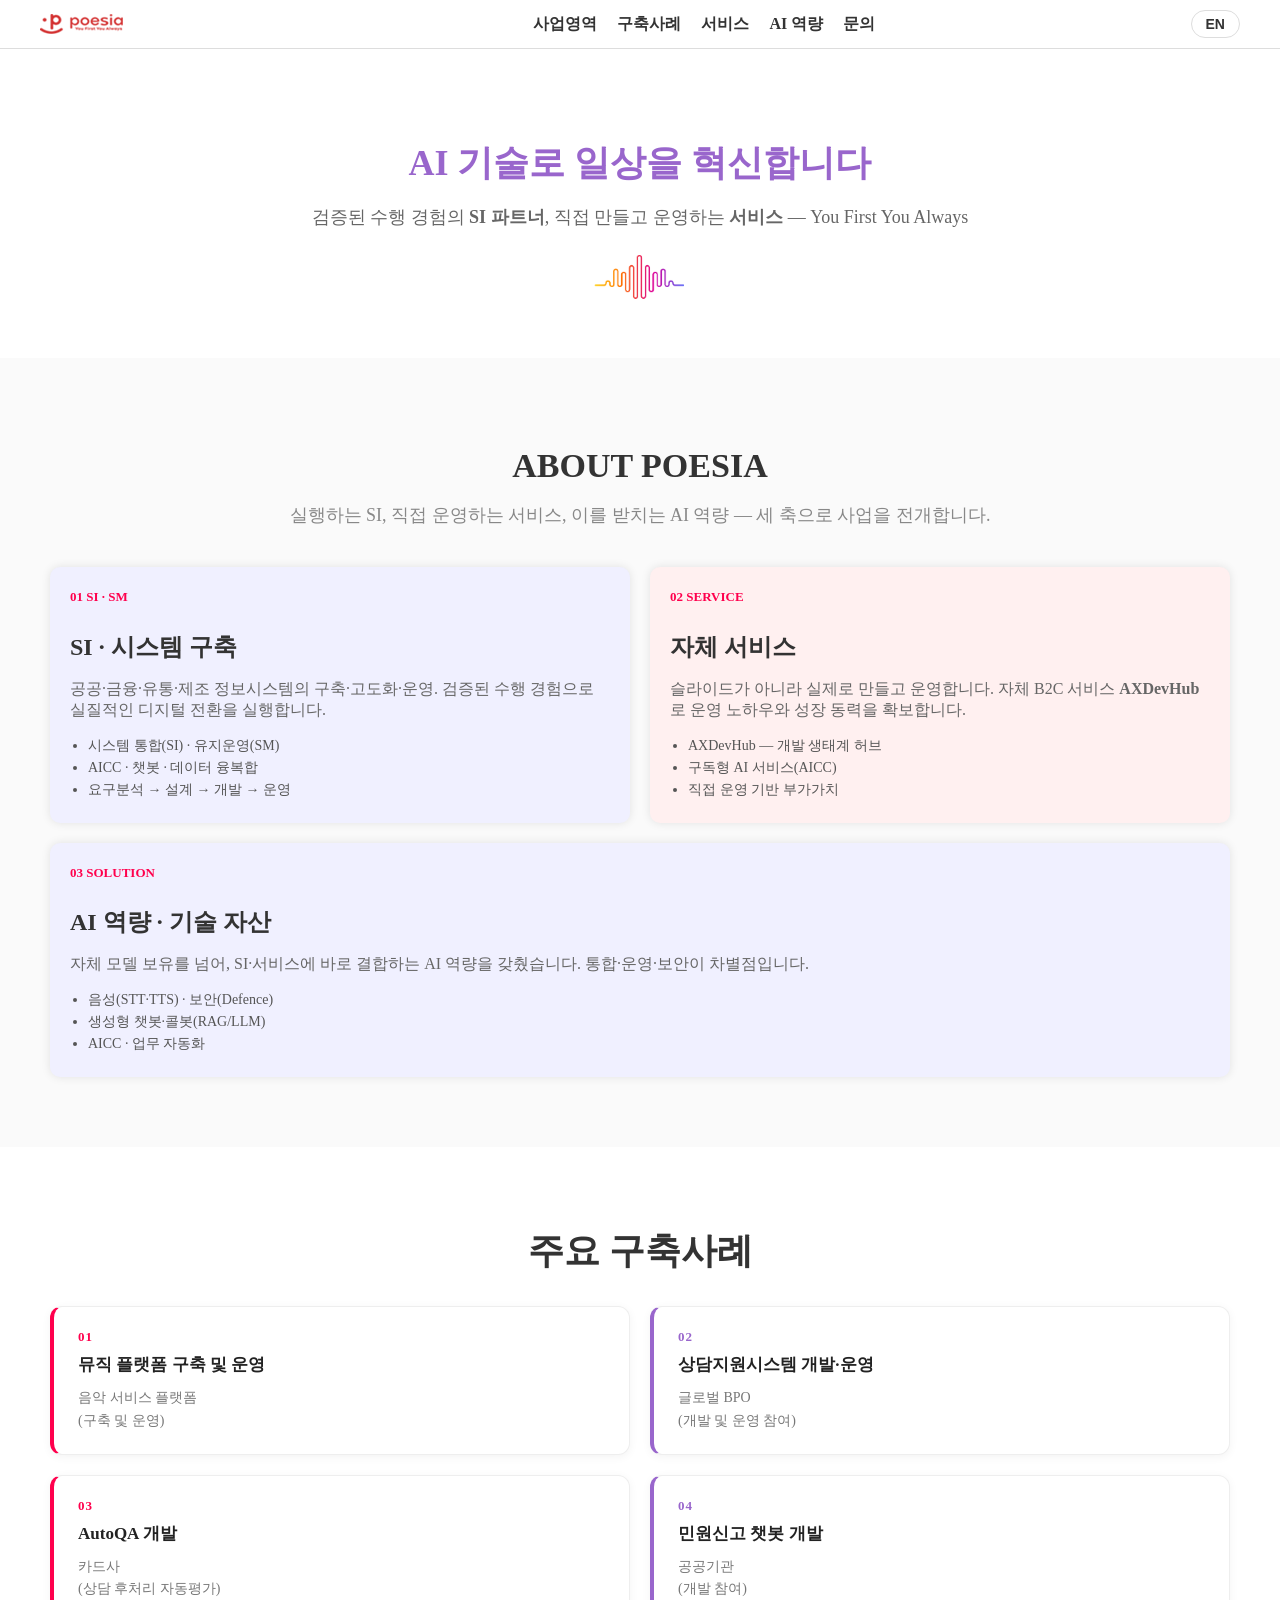
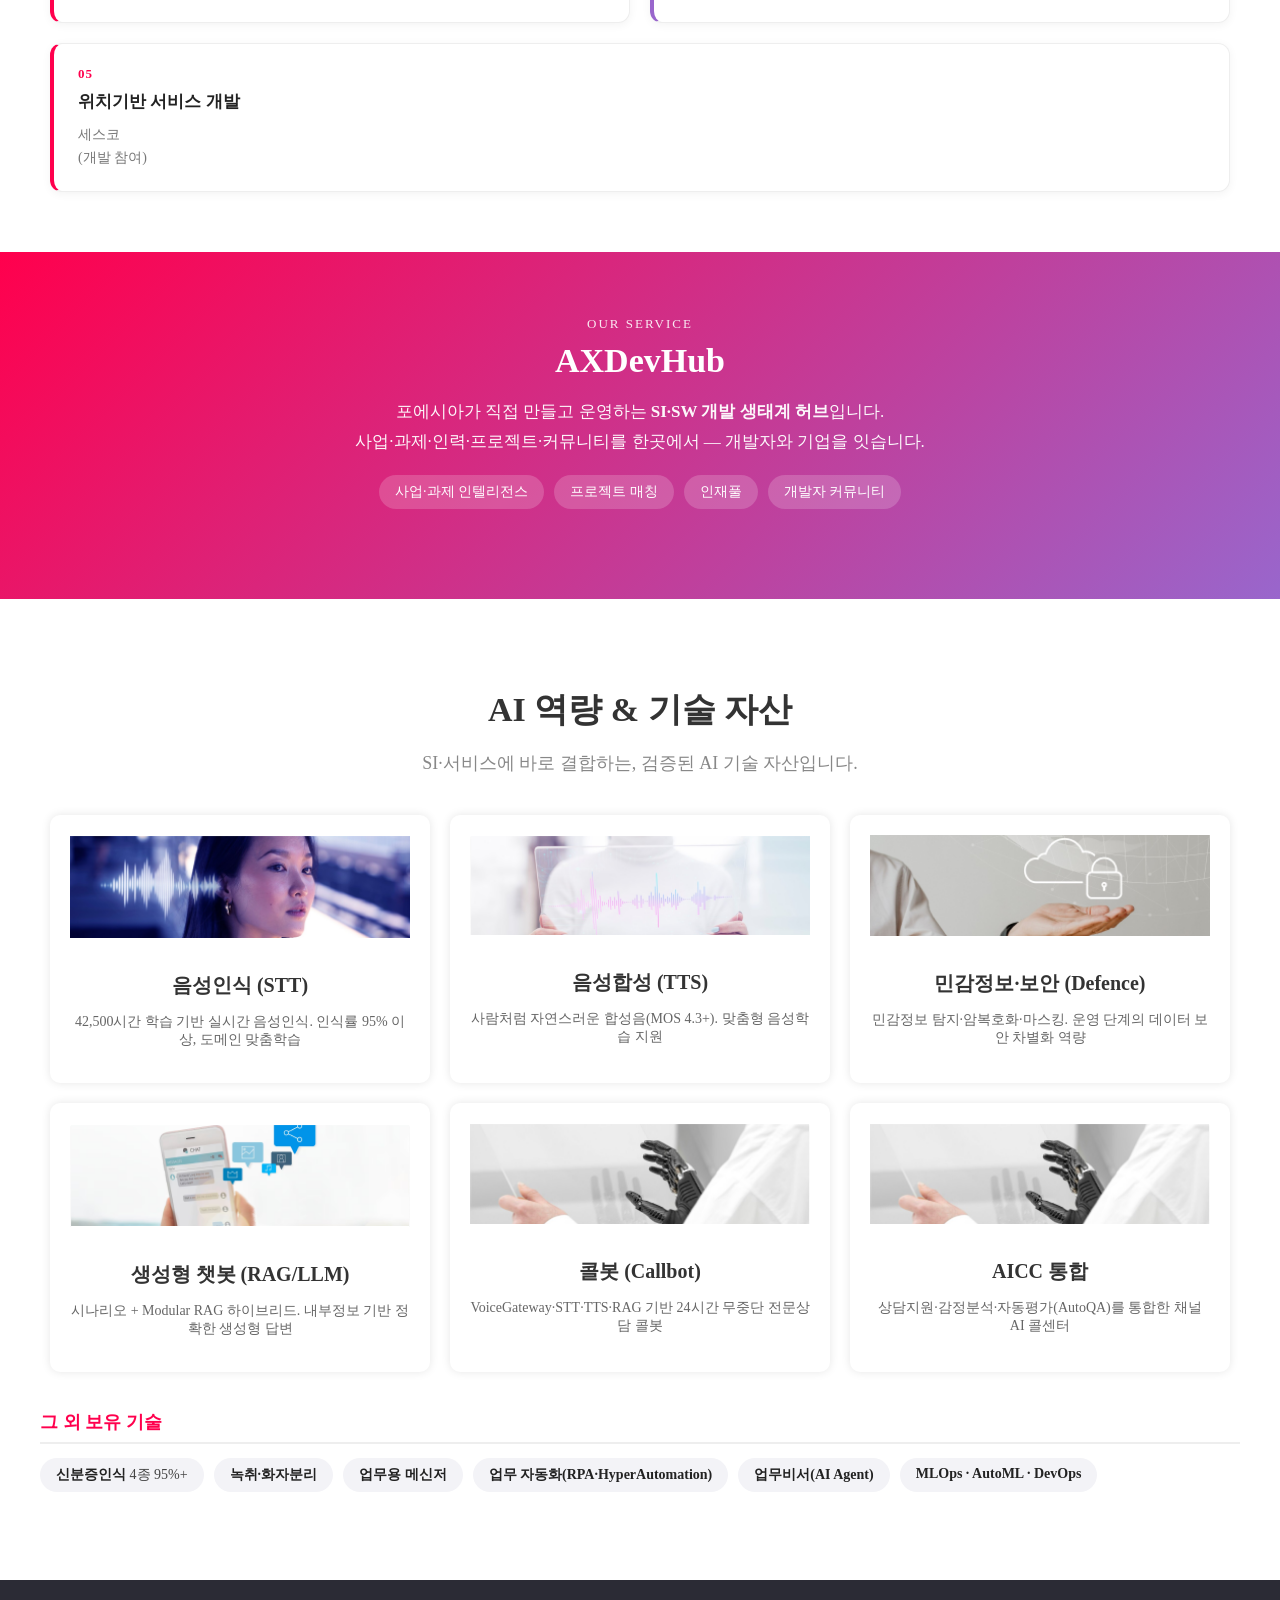
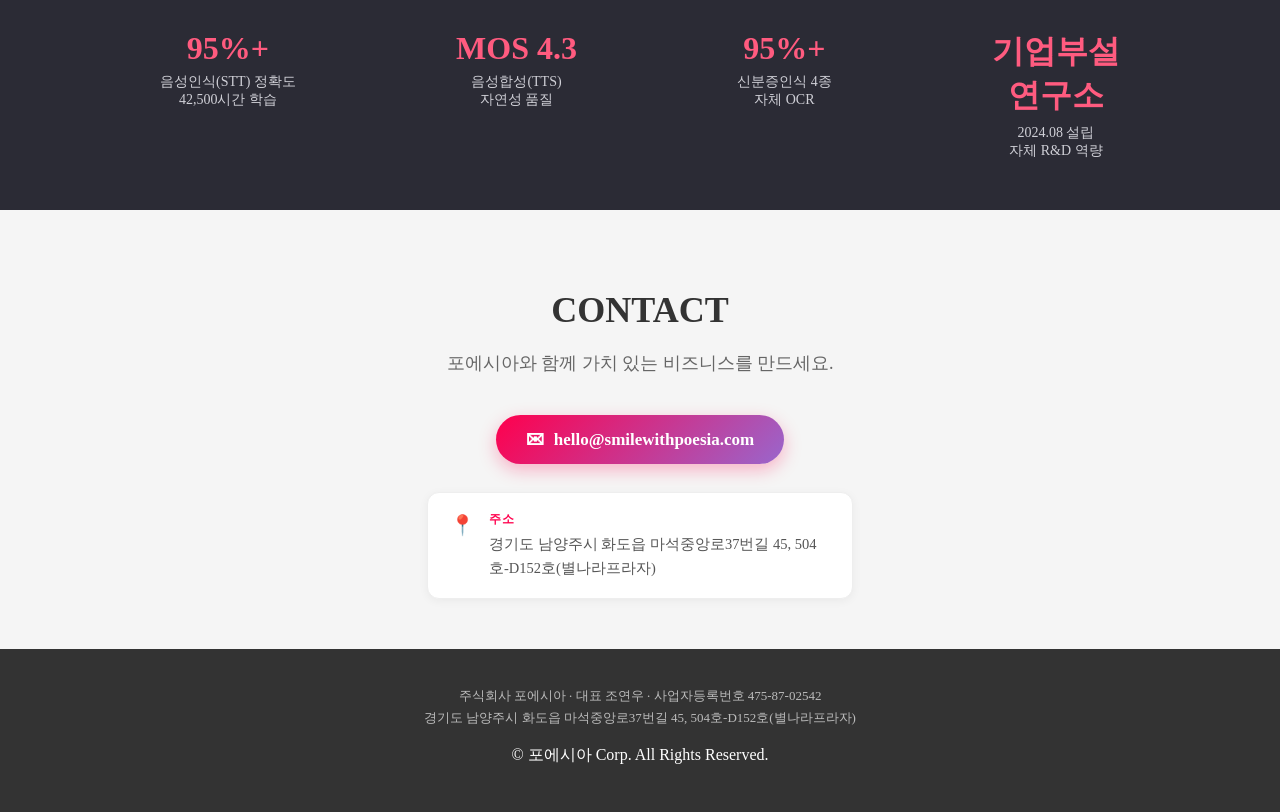
==== commit 54950b5e: "feat: axdevhub 여녁ㄹ 수정" ====
--- a/index.html
+++ b/index.html
@@ -122,7 +122,9 @@
                 <span data-i18n="axdev.feat3">인재풀</span>
                 <span data-i18n="axdev.feat4">개발자 커뮤니티</span>
             </div>
+            <!-- AXDevHub 바로가기 링크 — 2026-07-14 표시 숨김(오픈 전, 링크 기능 제거 요청). 오픈 시 주석 해제.
             <a class="cta" href="https://axdevhub.com" data-axdev target="_blank" rel="noopener" data-i18n="axdev.cta">AXDevHub 바로가기 ↗</a>
+            -->
         </div>
     </section>
 
@@ -254,7 +256,8 @@
                 <span>hello@smilewithpoesia.com</span>
             </a>
 
-            <!-- 주소: 2026-06-18 사업자등록증 기준(서울 송파 → 남양주 이전). TEL/FAX는 이전 후 변경 여부 확인 필요 -->
+            <!-- 주소: 2026-06-18 사업자등록증 기준(서울 송파 → 남양주 이전).
+                 전화·팩스(구 서울 사무실 번호)는 남양주 이전으로 미사용 → 2026-07-14 표시만 숨김(주석, 삭제 아님). -->
             <div class="contact-cards">
                 <div class="contact-card">
                     <span class="ic" aria-hidden="true">📍</span>
@@ -263,6 +266,7 @@
                         <div class="v address" data-i18n="contact.address">경기도 남양주시 화도읍 마석중앙로37번길 45, 504호-D152호(별나라프라자)</div>
                     </div>
                 </div>
+                <!-- 전화·팩스: 구 서울 사무실 번호 — 표시 숨김. 통신판매업 신고 시 대표전화(대표 휴대폰/착신전환)로 갱신 후 주석 해제.
                 <div class="contact-card">
                     <span class="ic" aria-hidden="true">☎</span>
                     <div class="body">
@@ -270,6 +274,7 @@
                         <div class="v">TEL 02-3012-0302 · FAX 0303-3443-0302</div>
                     </div>
                 </div>
+                -->
             </div>
         </div>
     </section>
@@ -411,14 +416,15 @@
           });
         }
 
-        // ── AXDEVHUB 링크 환경 자동 인식 ──────────────────
-        // localhost↔localhost:3000 · t.smilewithpoesia↔t.axdevhub · 운영↔axdevhub.com
+        // ── AXDEVHUB 링크 환경 자동 인식 — 2026-07-14 비활성(링크 기능 제거 요청). 오픈 시 아래 블록 주석 해제 ──
+        /*
         var h = location.hostname;
         var url =
           (h === 'localhost' || h === '127.0.0.1') ? 'http://localhost:3000'
           : (h === 't.smilewithpoesia.com' || h === 't.smilewithpoesia.co.kr') ? 'https://t.axdevhub.com'
           : 'https://axdevhub.com';
         document.querySelectorAll('a[data-axdev]').forEach(function (a) { a.href = url; });
+        */
 
         // ── 모바일 햄버거 토글 ───────────────────────────
         var hdr = document.querySelector('header');
